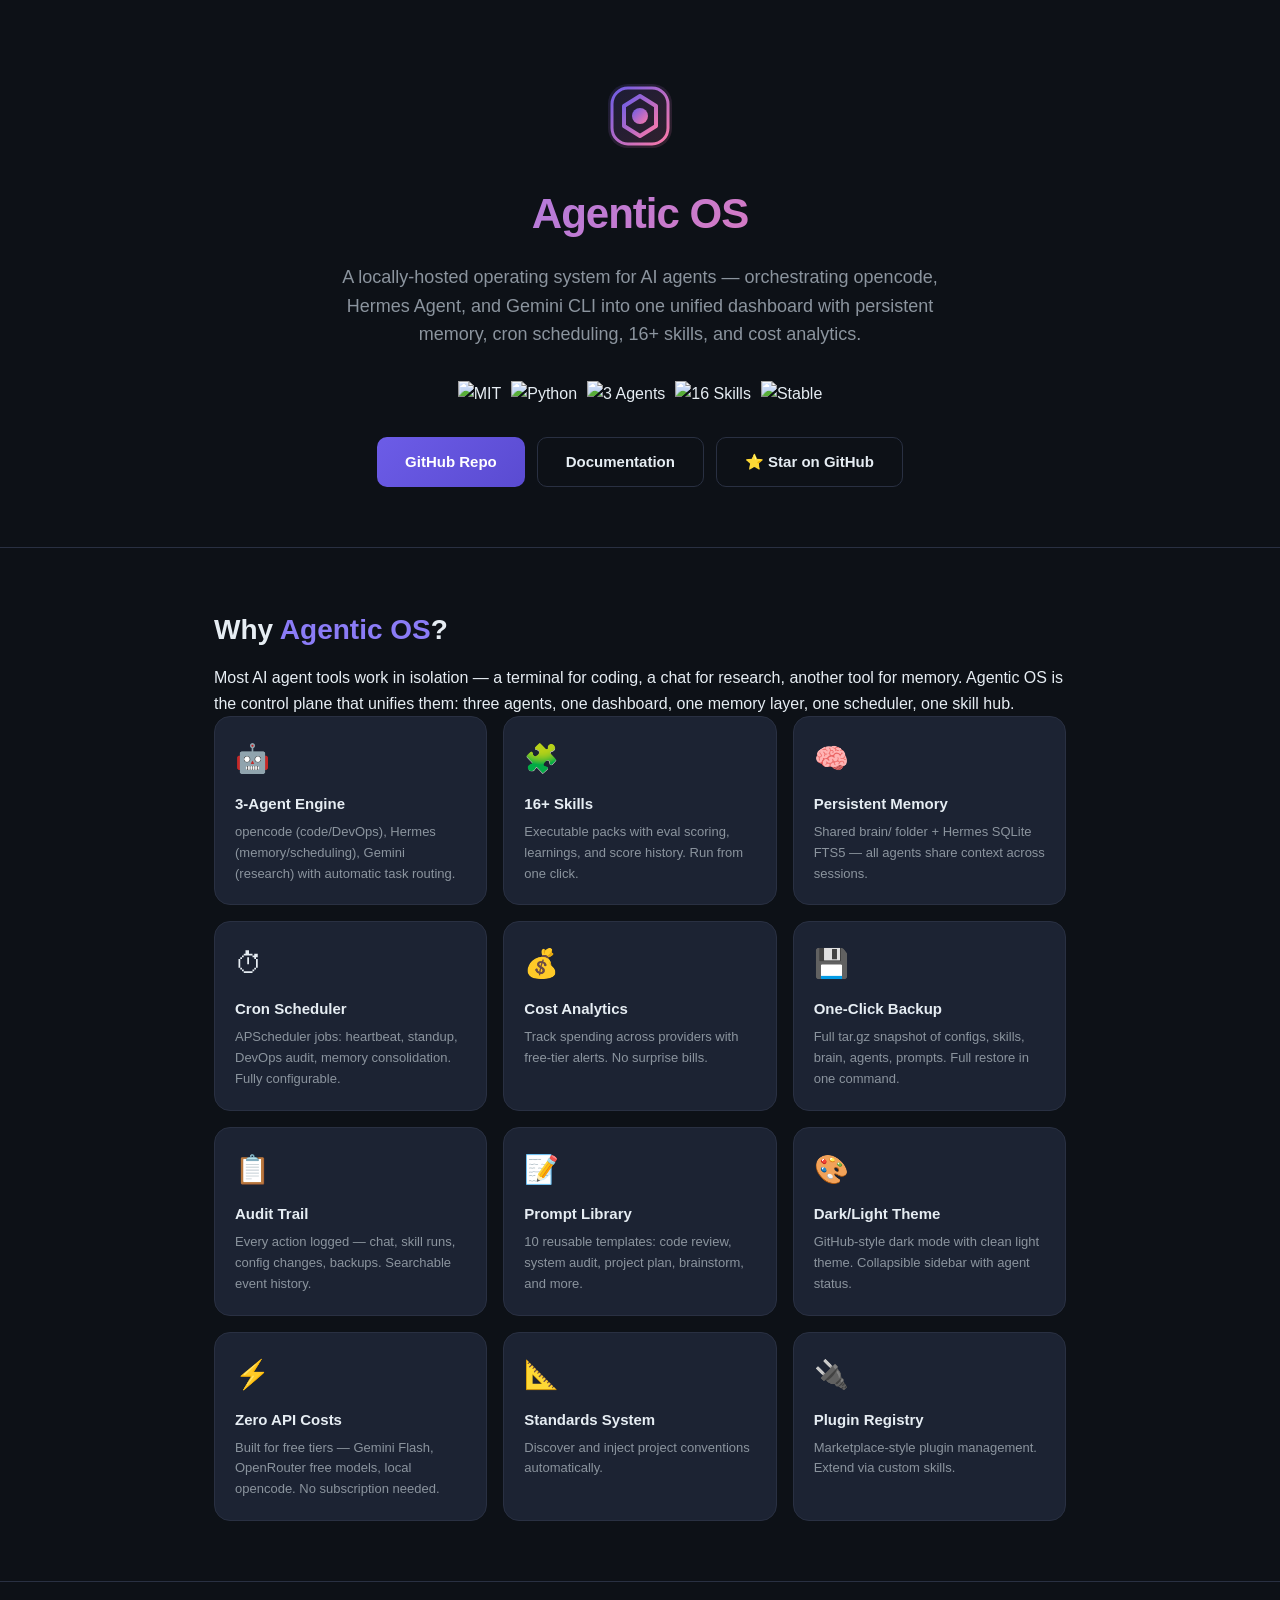
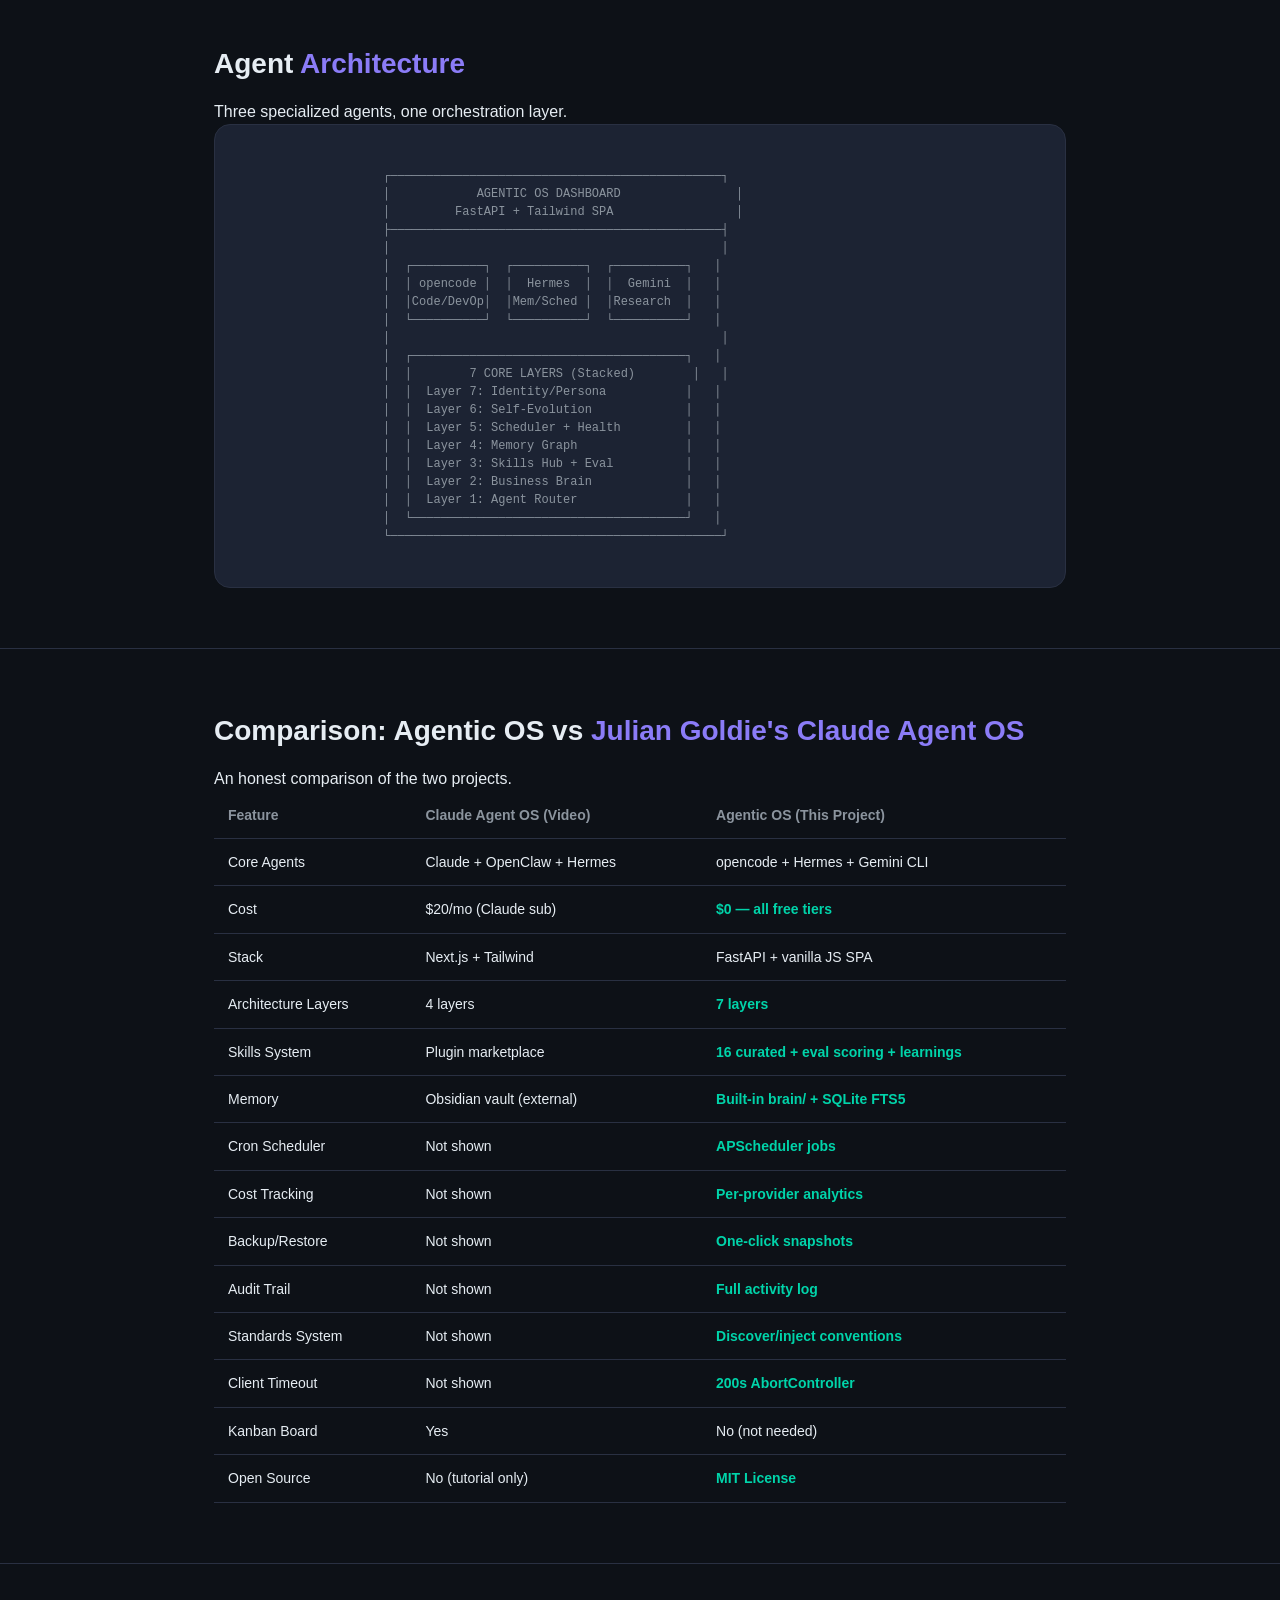
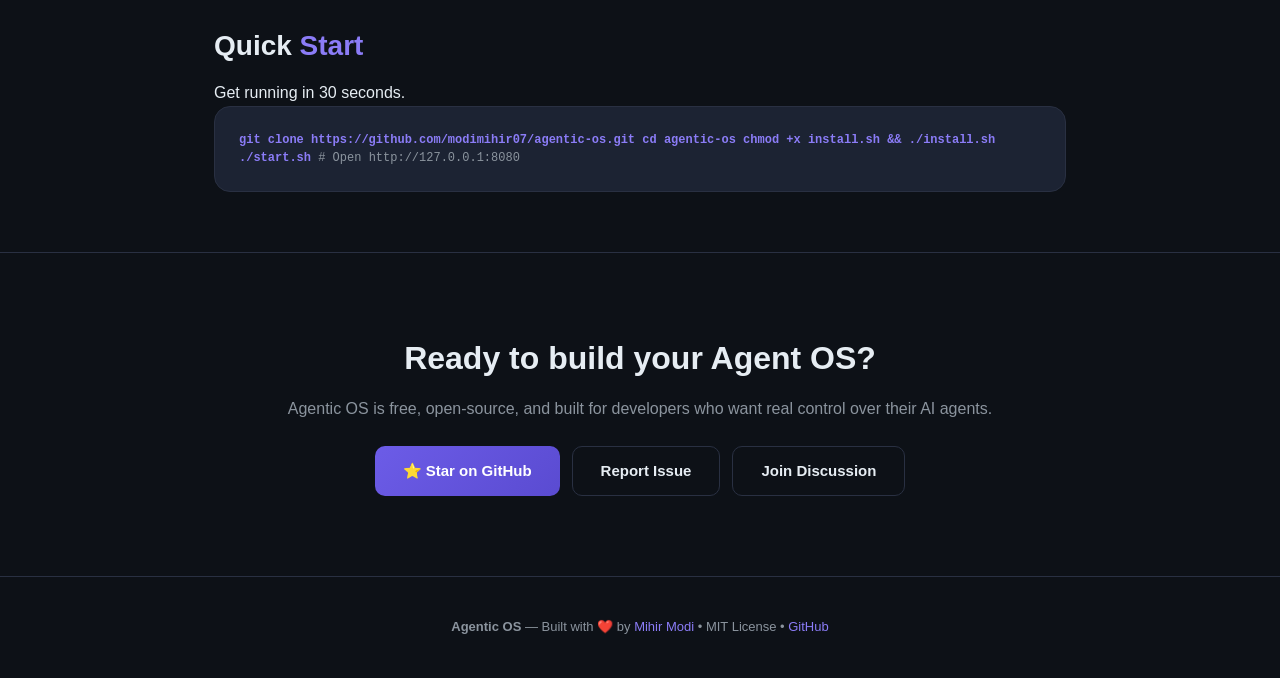
==== docs/index.html @ cda9c75d "Add GitHub Pages landing page, sitemap.xml, dev.to article draft, social posts" ====
<!DOCTYPE html>
<html lang="en">
<head>
<meta charset="UTF-8">
<meta name="viewport" content="width=device-width, initial-scale=1.0">

<!-- Primary SEO -->
<title>Agentic OS — Multi-Agent Orchestration Platform | opencode + Hermes + Gemini CLI</title>
<meta name="description" content="Agentic OS is a locally-hosted multi-agent orchestration OS that coordinates opencode, Hermes Agent, and Gemini CLI into one dashboard with 16+ skills, cron scheduler, cost analytics, persistent memory, and backup/restore.">
<meta name="keywords" content="agentic os, agent os, multi-agent orchestration, ai agents, hermes agent, opencode, gemini cli, agent dashboard, skills hub, cost analytics, devops automation, open source">
<meta name="robots" content="index, follow">
<link rel="canonical" href="https://modimihir07.github.io/agentic-os/">

<!-- Open Graph -->
<meta property="og:title" content="Agentic OS — Multi-Agent Orchestration Platform">
<meta property="og:description" content="A locally-hosted OS for AI agents — coordinates opencode, Hermes, and Gemini CLI into one dashboard with skills, scheduler, cost analytics, memory, and backup.">
<meta property="og:url" content="https://modimihir07.github.io/agentic-os/">
<meta property="og:type" content="website">
<meta property="og:image" content="https://modimihir07.github.io/agentic-os/og-image.png">

<!-- Twitter Card -->
<meta name="twitter:card" content="summary_large_image">
<meta name="twitter:title" content="Agentic OS — Multi-Agent Orchestration Platform">
<meta name="twitter:description" content="A locally-hosted OS for AI agents — coordinates opencode, Hermes, and Gemini CLI into one dashboard with skills, scheduler, cost analytics, memory, and backup.">

<!-- JSON-LD Structured Data -->
<script type="application/ld+json">
{
  "@context": "https://schema.org",
  "@type": "SoftwareApplication",
  "name": "Agentic OS",
  "applicationCategory": "DeveloperApplication",
  "operatingSystem": "Linux, macOS",
  "description": "A locally-hosted multi-agent orchestration platform that coordinates opencode, Hermes Agent, and Gemini CLI into a unified dashboard with 16+ skills, cron scheduling, cost analytics, persistent memory, and backup/restore.",
  "url": "https://github.com/modimihir07/agentic-os",
  "author": {
    "@type": "Person",
    "name": "Mihir Modi",
    "url": "https://github.com/modimihir07"
  },
  "offers": {
    "@type": "Offer",
    "price": "0",
    "priceCurrency": "USD"
  }
}
</script>

<!-- Favicon -->
<link rel="icon" type="image/svg+xml" href="data:image/svg+xml,%3Csvg xmlns='http://www.w3.org/2000/svg' viewBox='0 0 36 36'%3E%3Cdefs%3E%3ClinearGradient id='g' x1='0%25' y1='0%25' x2='100%25' y2='100%25'%3E%3Cstop offset='0%25' stop-color='%236c5ce7'/%3E%3Cstop offset='100%25' stop-color='%23fd79a8'/%3E%3C/linearGradient%3E%3C/defs%3E%3Crect x='2' y='2' width='32' height='32' rx='10' fill='url(%23g)' opacity='0.15'/%3E%3Crect x='4' y='4' width='28' height='28' rx='8' fill='none' stroke='url(%23g)' stroke-width='1.5'/%3E%3Cpolygon points='18,8 26,13 26,23 18,28 10,23 10,13' fill='none' stroke='url(%23g)' stroke-width='2' stroke-linejoin='round'/%3E%3Ccircle cx='18' cy='18' r='4' fill='url(%23g)'/%3E%3C/svg%3E">

<style>
:root {
  --bg: #0d1117; --bg2: #151b24; --card: #1c2333;
  --border: #293042; --text: #e6edf3; --text2: #8b949e;
  --accent: #6c5ce7; --accent-light: #8b7cf7; --pink: #fd79a8;
  --green: #00d4aa; --radius: 10px; --radius-lg: 16px;
  --font: 'Inter', -apple-system, sans-serif;
  --font-mono: 'JetBrains Mono', 'SF Mono', monospace;
}
* { margin: 0; padding: 0; box-sizing: border-box; }
body { font-family: var(--font); background: var(--bg); color: var(--text); line-height: 1.6; }
.container { max-width: 900px; margin: 0 auto; padding: 0 24px; }

/* Hero */
.hero { padding: 80px 0 60px; text-align: center; }
.hero-logo { width: 72px; height: 72px; margin-bottom: 20px; }
.hero h1 { font-size: 42px; font-weight: 800; letter-spacing: -1px; background: linear-gradient(135deg, var(--accent-light), var(--pink)); -webkit-background-clip: text; -webkit-text-fill-color: transparent; background-clip: text; }
.hero p { font-size: 18px; color: var(--text2); max-width: 640px; margin: 16px auto 32px; }
.hero-badges { display: flex; gap: 10px; justify-content: center; flex-wrap: wrap; margin-bottom: 32px; }
.hero-badges img { height: 24px; }
.hero-buttons { display: flex; gap: 12px; justify-content: center; flex-wrap: wrap; }
.btn { display: inline-flex; align-items: center; gap: 8px; padding: 12px 28px; border-radius: var(--radius); font-size: 15px; font-weight: 600; text-decoration: none; transition: all 0.25s; }
.btn-primary { background: linear-gradient(135deg, var(--accent), #5a4bd1); color: white; }
.btn-primary:hover { box-shadow: 0 4px 24px rgba(108,92,231,0.4); transform: translateY(-2px); }
.btn-outline { border: 1px solid var(--border); color: var(--text); }
.btn-outline:hover { border-color: var(--accent); background: var(--accent-glow, rgba(108,92,231,0.1)); }

/* Sections */
.section { padding: 60px 0; border-top: 1px solid var(--border); }
.section h2 { font-size: 28px; font-weight: 700; margin-bottom: 12px; }
.section h2 span { color: var(--accent-light); }
.section > p { color: var(--text2); font-size: 15px; margin-bottom: 32px; max-width: 600px; }

/* Feature Grid */
.feature-grid { display: grid; grid-template-columns: repeat(auto-fill, minmax(250px, 1fr)); gap: 16px; }
.feature-card { background: var(--card); border: 1px solid var(--border); border-radius: var(--radius-lg); padding: 20px; transition: all 0.25s; }
.feature-card:hover { border-color: var(--accent); transform: translateY(-3px); box-shadow: 0 12px 40px rgba(0,0,0,0.2); }
.feature-card .icon { font-size: 28px; margin-bottom: 10px; }
.feature-card h3 { font-size: 15px; font-weight: 600; margin-bottom: 6px; }
.feature-card p { font-size: 13px; color: var(--text2); }

/* Architecture */
.arch-diagram { background: var(--card); border: 1px solid var(--border); border-radius: var(--radius-lg); padding: 24px; font-family: var(--font-mono); font-size: 12px; line-height: 1.5; overflow-x: auto; white-space: pre; color: var(--text2); }
.arch-diagram strong { color: var(--text); }

/* Comparison table */
table { width: 100%; border-collapse: collapse; font-size: 14px; }
th, td { padding: 12px 14px; text-align: left; border-bottom: 1px solid var(--border); }
th { color: var(--text2); font-weight: 600; }
td { color: var(--text); }
.win { color: var(--green); font-weight: 600; }

/* CTA */
.cta { text-align: center; padding: 80px 0; border-top: 1px solid var(--border); }
.cta h2 { font-size: 32px; margin-bottom: 12px; }
.cta p { color: var(--text2); margin-bottom: 24px; }

/* Footer */
.footer { text-align: center; padding: 40px 0; color: var(--text2); font-size: 13px; border-top: 1px solid var(--border); }
.footer a { color: var(--accent-light); text-decoration: none; }

@media (max-width: 600px) {
  .hero h1 { font-size: 28px; }
  .hero p { font-size: 15px; }
  .feature-grid { grid-template-columns: 1fr; }
  .section { padding: 40px 0; }
}
</style>
</head>
<body>

<section class="hero">
  <div class="container">
    <svg class="hero-logo" viewBox="0 0 36 36" width="72" height="72">
      <defs><linearGradient id="lg" x1="0%" y1="0%" x2="100%" y2="100%"><stop offset="0%" stop-color="#6c5ce7"/><stop offset="100%" stop-color="#fd79a8"/></linearGradient></defs>
      <rect x="2" y="2" width="32" height="32" rx="10" fill="url(#lg)" opacity="0.15"/>
      <rect x="4" y="4" width="28" height="28" rx="8" fill="none" stroke="url(#lg)" stroke-width="1.5"/>
      <polygon points="18,8 26,13 26,23 18,28 10,23 10,13" fill="none" stroke="url(#lg)" stroke-width="2" stroke-linejoin="round"/>
      <circle cx="18" cy="18" r="4" fill="url(#lg)"/>
    </svg>
    <h1>Agentic OS</h1>
    <p>A locally-hosted operating system for AI agents — orchestrating opencode, Hermes Agent, and Gemini CLI into one unified dashboard with persistent memory, cron scheduling, 16+ skills, and cost analytics.</p>
    <div class="hero-badges">
      <img src="https://img.shields.io/badge/license-MIT-blue.svg" alt="MIT">
      <img src="https://img.shields.io/badge/python-3.10+-blue.svg" alt="Python">
      <img src="https://img.shields.io/badge/agents-3-orange.svg" alt="3 Agents">
      <img src="https://img.shields.io/badge/skills-16-purple.svg" alt="16 Skills">
      <img src="https://img.shields.io/badge/status-stable-brightgreen.svg" alt="Stable">
    </div>
    <div class="hero-buttons">
      <a href="https://github.com/modimihir07/agentic-os" class="btn btn-primary">GitHub Repo</a>
      <a href="https://github.com/modimihir07/agentic-os/blob/main/README.md" class="btn btn-outline">Documentation</a>
      <a href="https://github.com/modimihir07/agentic-os/stargazers" class="btn btn-outline">⭐ Star on GitHub</a>
    </div>
  </div>
</section>

<section class="section">
  <div class="container">
    <h2>Why <span>Agentic OS</span>?</h2>
    <p>Most AI agent tools work in isolation — a terminal for coding, a chat for research, another tool for memory. Agentic OS is the control plane that unifies them: three agents, one dashboard, one memory layer, one scheduler, one skill hub.</p>
    <div class="feature-grid">
      <div class="feature-card"><div class="icon">🤖</div><h3>3-Agent Engine</h3><p>opencode (code/DevOps), Hermes (memory/scheduling), Gemini (research) with automatic task routing.</p></div>
      <div class="feature-card"><div class="icon">🧩</div><h3>16+ Skills</h3><p>Executable packs with eval scoring, learnings, and score history. Run from one click.</p></div>
      <div class="feature-card"><div class="icon">🧠</div><h3>Persistent Memory</h3><p>Shared brain/ folder + Hermes SQLite FTS5 — all agents share context across sessions.</p></div>
      <div class="feature-card"><div class="icon">⏱</div><h3>Cron Scheduler</h3><p>APScheduler jobs: heartbeat, standup, DevOps audit, memory consolidation. Fully configurable.</p></div>
      <div class="feature-card"><div class="icon">💰</div><h3>Cost Analytics</h3><p>Track spending across providers with free-tier alerts. No surprise bills.</p></div>
      <div class="feature-card"><div class="icon">💾</div><h3>One-Click Backup</h3><p>Full tar.gz snapshot of configs, skills, brain, agents, prompts. Full restore in one command.</p></div>
      <div class="feature-card"><div class="icon">📋</div><h3>Audit Trail</h3><p>Every action logged — chat, skill runs, config changes, backups. Searchable event history.</p></div>
      <div class="feature-card"><div class="icon">📝</div><h3>Prompt Library</h3><p>10 reusable templates: code review, system audit, project plan, brainstorm, and more.</p></div>
      <div class="feature-card"><div class="icon">🎨</div><h3>Dark/Light Theme</h3><p>GitHub-style dark mode with clean light theme. Collapsible sidebar with agent status.</p></div>
      <div class="feature-card"><div class="icon">⚡</div><h3>Zero API Costs</h3><p>Built for free tiers — Gemini Flash, OpenRouter free models, local opencode. No subscription needed.</p></div>
      <div class="feature-card"><div class="icon">📐</div><h3>Standards System</h3><p>Discover and inject project conventions automatically.</p></div>
      <div class="feature-card"><div class="icon">🔌</div><h3>Plugin Registry</h3><p>Marketplace-style plugin management. Extend via custom skills.</p></div>
    </div>
  </div>
</section>

<section class="section">
  <div class="container">
    <h2>Agent <span>Architecture</span></h2>
    <p>Three specialized agents, one orchestration layer.</p>
    <div class="arch-diagram">
                    ┌──────────────────────────────────────────────┐
                    │            AGENTIC OS DASHBOARD                │
                    │         FastAPI + Tailwind SPA                 │
                    ├──────────────────────────────────────────────┤
                    │                                              │
                    │  ┌──────────┐  ┌──────────┐  ┌──────────┐   │
                    │  │ opencode │  │  Hermes  │  │  Gemini  │   │
                    │  │Code/DevOp│  │Mem/Sched │  │Research  │   │
                    │  └──────────┘  └──────────┘  └──────────┘   │
                    │                                              │
                    │  ┌──────────────────────────────────────┐   │
                    │  │        7 CORE LAYERS (Stacked)        │   │
                    │  │  Layer 7: Identity/Persona           │   │
                    │  │  Layer 6: Self-Evolution             │   │
                    │  │  Layer 5: Scheduler + Health         │   │
                    │  │  Layer 4: Memory Graph               │   │
                    │  │  Layer 3: Skills Hub + Eval          │   │
                    │  │  Layer 2: Business Brain             │   │
                    │  │  Layer 1: Agent Router               │   │
                    │  └──────────────────────────────────────┘   │
                    └──────────────────────────────────────────────┘
    </div>
  </div>
</section>

<section class="section">
  <div class="container">
    <h2>Comparison: Agentic OS vs <span>Julian Goldie's Claude Agent OS</span></h2>
    <p>An honest comparison of the two projects.</p>
    <table>
      <tr><th>Feature</th><th>Claude Agent OS (Video)</th><th>Agentic OS (This Project)</th></tr>
      <tr><td>Core Agents</td><td>Claude + OpenClaw + Hermes</td><td>opencode + Hermes + Gemini CLI</td></tr>
      <tr><td>Cost</td><td>$20/mo (Claude sub)</td><td class="win">$0 — all free tiers</td></tr>
      <tr><td>Stack</td><td>Next.js + Tailwind</td><td>FastAPI + vanilla JS SPA</td></tr>
      <tr><td>Architecture Layers</td><td>4 layers</td><td class="win">7 layers</td></tr>
      <tr><td>Skills System</td><td>Plugin marketplace</td><td class="win">16 curated + eval scoring + learnings</td></tr>
      <tr><td>Memory</td><td>Obsidian vault (external)</td><td class="win">Built-in brain/ + SQLite FTS5</td></tr>
      <tr><td>Cron Scheduler</td><td>Not shown</td><td class="win">APScheduler jobs</td></tr>
      <tr><td>Cost Tracking</td><td>Not shown</td><td class="win">Per-provider analytics</td></tr>
      <tr><td>Backup/Restore</td><td>Not shown</td><td class="win">One-click snapshots</td></tr>
      <tr><td>Audit Trail</td><td>Not shown</td><td class="win">Full activity log</td></tr>
      <tr><td>Standards System</td><td>Not shown</td><td class="win">Discover/inject conventions</td></tr>
      <tr><td>Client Timeout</td><td>Not shown</td><td class="win">200s AbortController</td></tr>
      <tr><td>Kanban Board</td><td>Yes</td><td>No (not needed)</td></tr>
      <tr><td>Open Source</td><td>No (tutorial only)</td><td class="win">MIT License</td></tr>
    </table>
  </div>
</section>

<section class="section">
  <div class="container">
    <h2>Quick <span>Start</span></h2>
    <p>Get running in 30 seconds.</p>
    <div class="arch-diagram" style="white-space:normal">
<strong style="color:var(--accent-light)">git clone https://github.com/modimihir07/agentic-os.git</strong>
<strong style="color:var(--accent-light)">cd agentic-os</strong>
<strong style="color:var(--accent-light)">chmod +x install.sh && ./install.sh</strong>
<strong style="color:var(--accent-light)">./start.sh</strong>
<span style="color:var(--text2)"># Open http://127.0.0.1:8080</span>
    </div>
  </div>
</section>

<section class="cta">
  <div class="container">
    <h2>Ready to build your <span>Agent OS</span>?</h2>
    <p>Agentic OS is free, open-source, and built for developers who want real control over their AI agents.</p>
    <div class="hero-buttons">
      <a href="https://github.com/modimihir07/agentic-os" class="btn btn-primary">⭐ Star on GitHub</a>
      <a href="https://github.com/modimihir07/agentic-os/issues" class="btn btn-outline">Report Issue</a>
      <a href="https://github.com/modimihir07/agentic-os/discussions" class="btn btn-outline">Join Discussion</a>
    </div>
  </div>
</section>

<footer class="footer">
  <div class="container">
    <p><strong>Agentic OS</strong> — Built with ❤️ by <a href="https://github.com/modimihir07">Mihir Modi</a> &bull; MIT License &bull; <a href="https://github.com/modimihir07/agentic-os">GitHub</a></p>
  </div>
</footer>

</body>
</html>
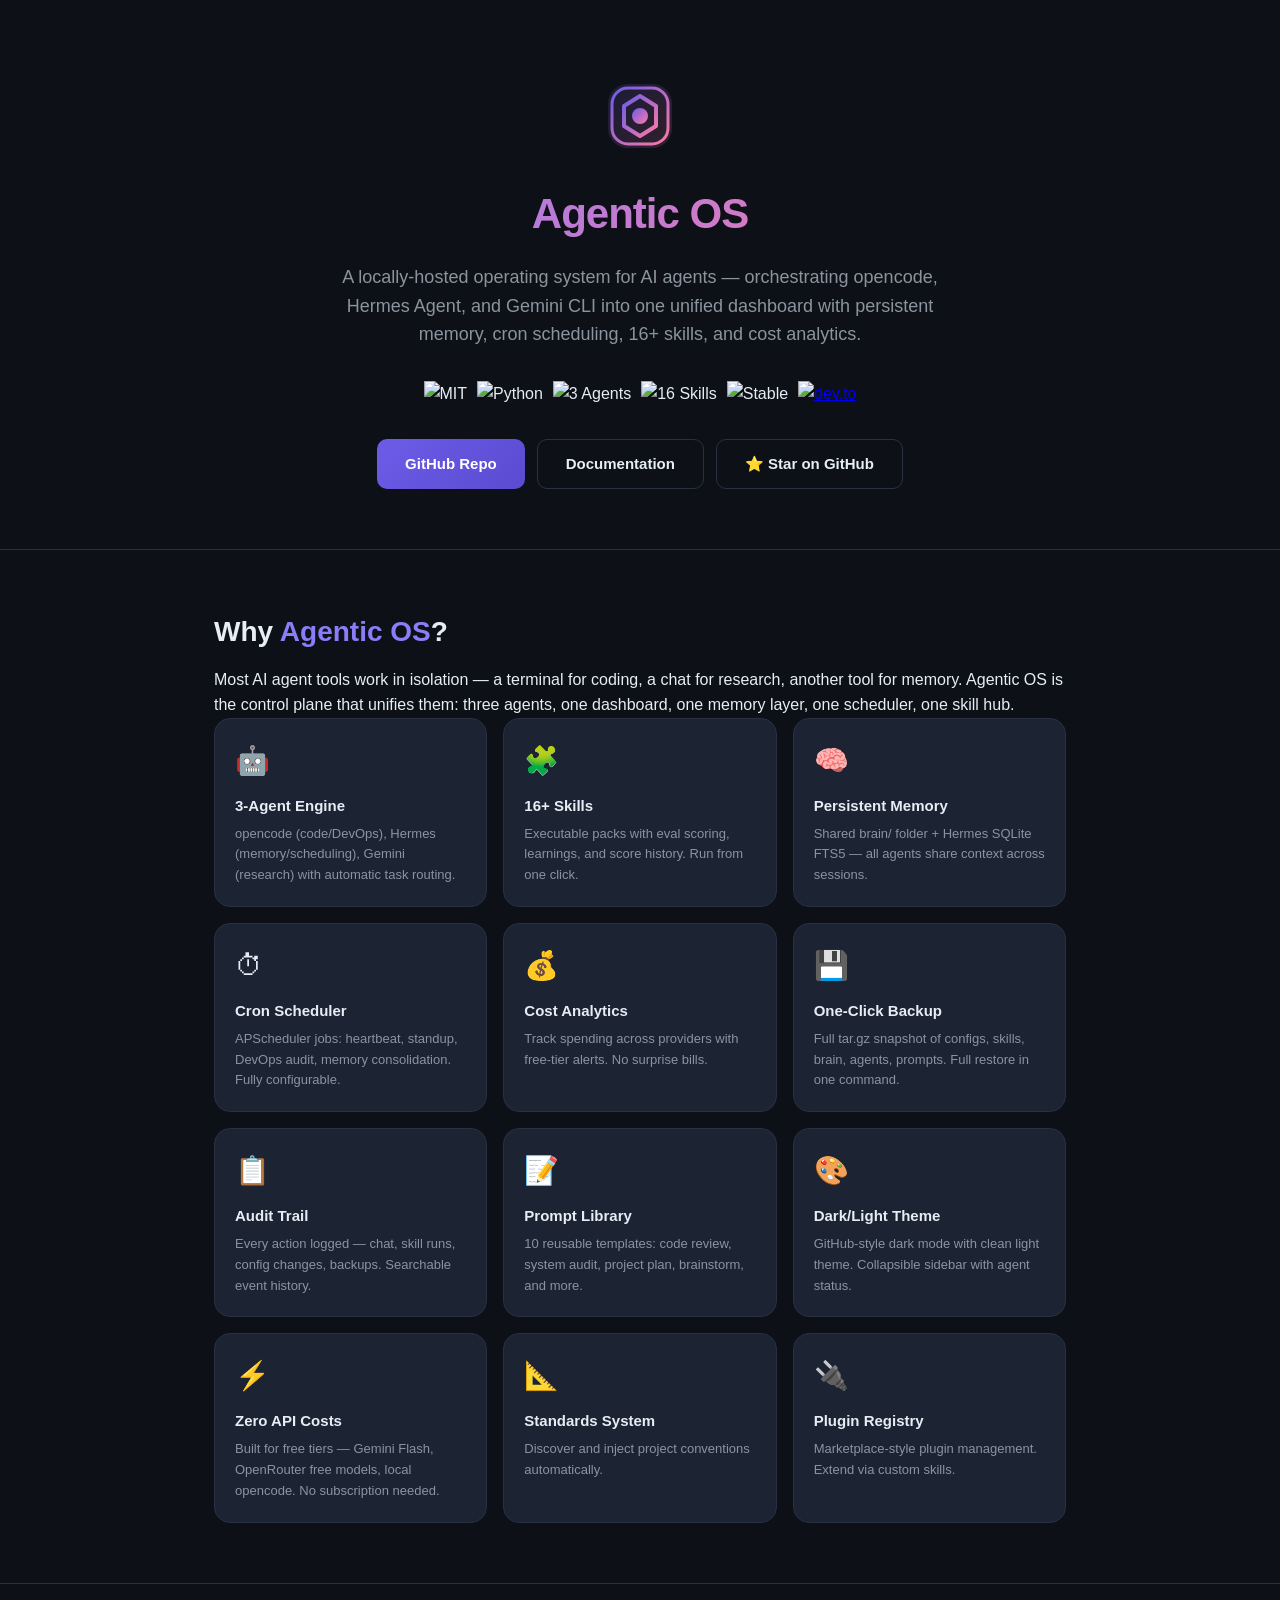
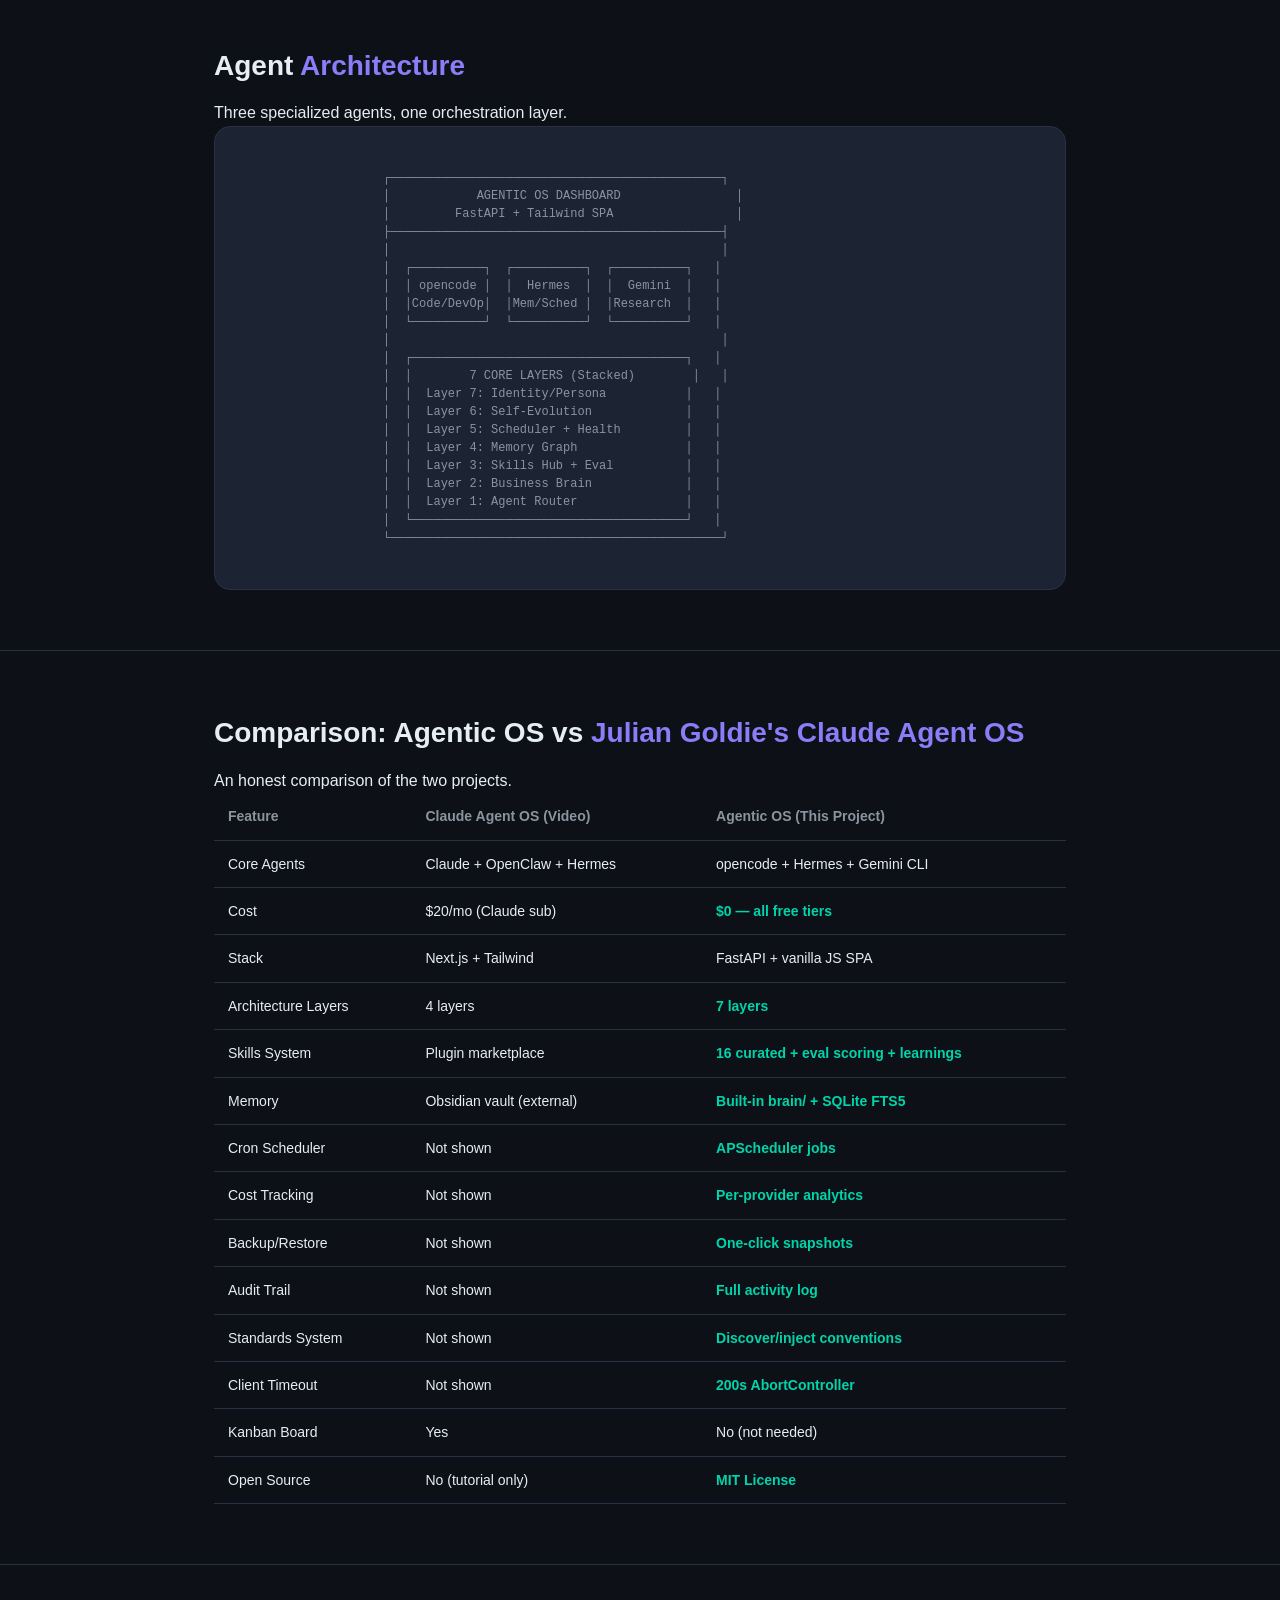
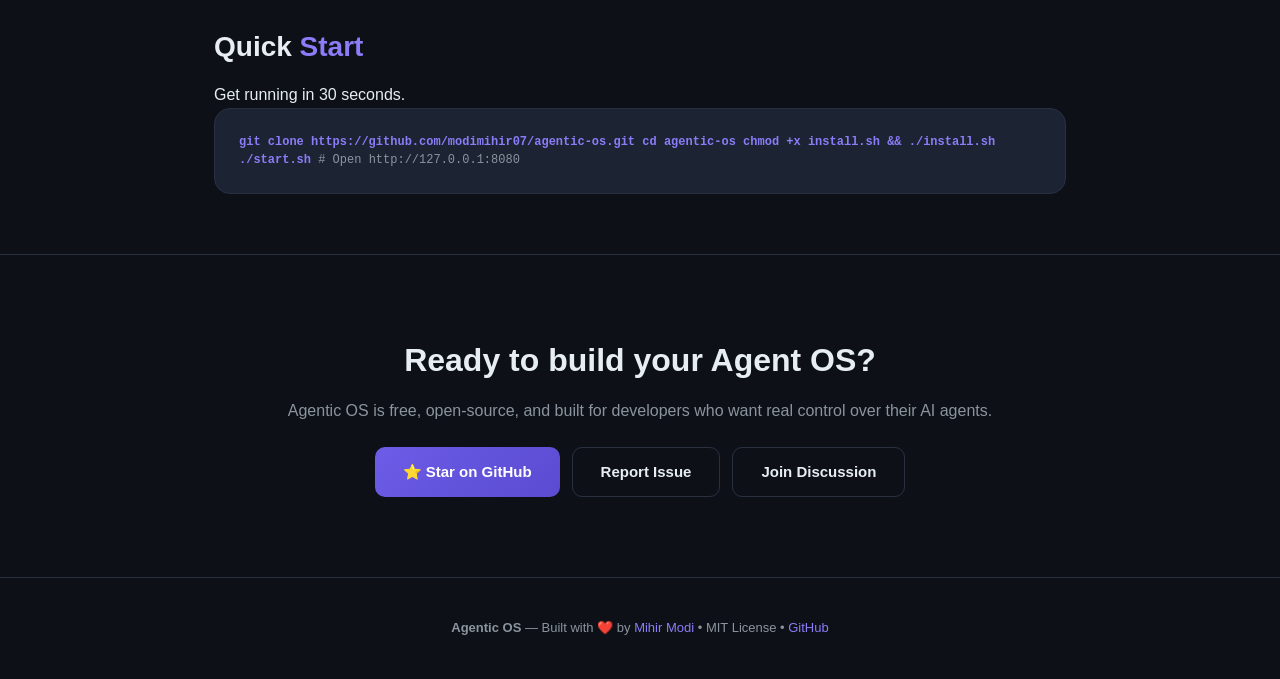
==== commit f7b13f37: "Security & polish: untrack settings.json, fix CORS, remove broken og:image, replace console.error wi" ====
--- a/docs/index.html
+++ b/docs/index.html
@@ -16,7 +16,6 @@
 <meta property="og:description" content="A locally-hosted OS for AI agents — coordinates opencode, Hermes, and Gemini CLI into one dashboard with skills, scheduler, cost analytics, memory, and backup.">
 <meta property="og:url" content="https://modimihir07.github.io/agentic-os/">
 <meta property="og:type" content="website">
-<meta property="og:image" content="https://modimihir07.github.io/agentic-os/og-image.png">
 
 <!-- Twitter Card -->
 <meta name="twitter:card" content="summary_large_image">
@@ -137,6 +136,7 @@
       <img src="https://img.shields.io/badge/agents-3-orange.svg" alt="3 Agents">
       <img src="https://img.shields.io/badge/skills-16-purple.svg" alt="16 Skills">
       <img src="https://img.shields.io/badge/status-stable-brightgreen.svg" alt="Stable">
+      <a href="https://dev.to/mihir_nmodi_14a06a4019e1/i-built-an-open-source-agent-os-2h30"><img src="https://img.shields.io/badge/dev.to-article-blue.svg" alt="dev.to"></a>
     </div>
     <div class="hero-buttons">
       <a href="https://github.com/modimihir07/agentic-os" class="btn btn-primary">GitHub Repo</a>
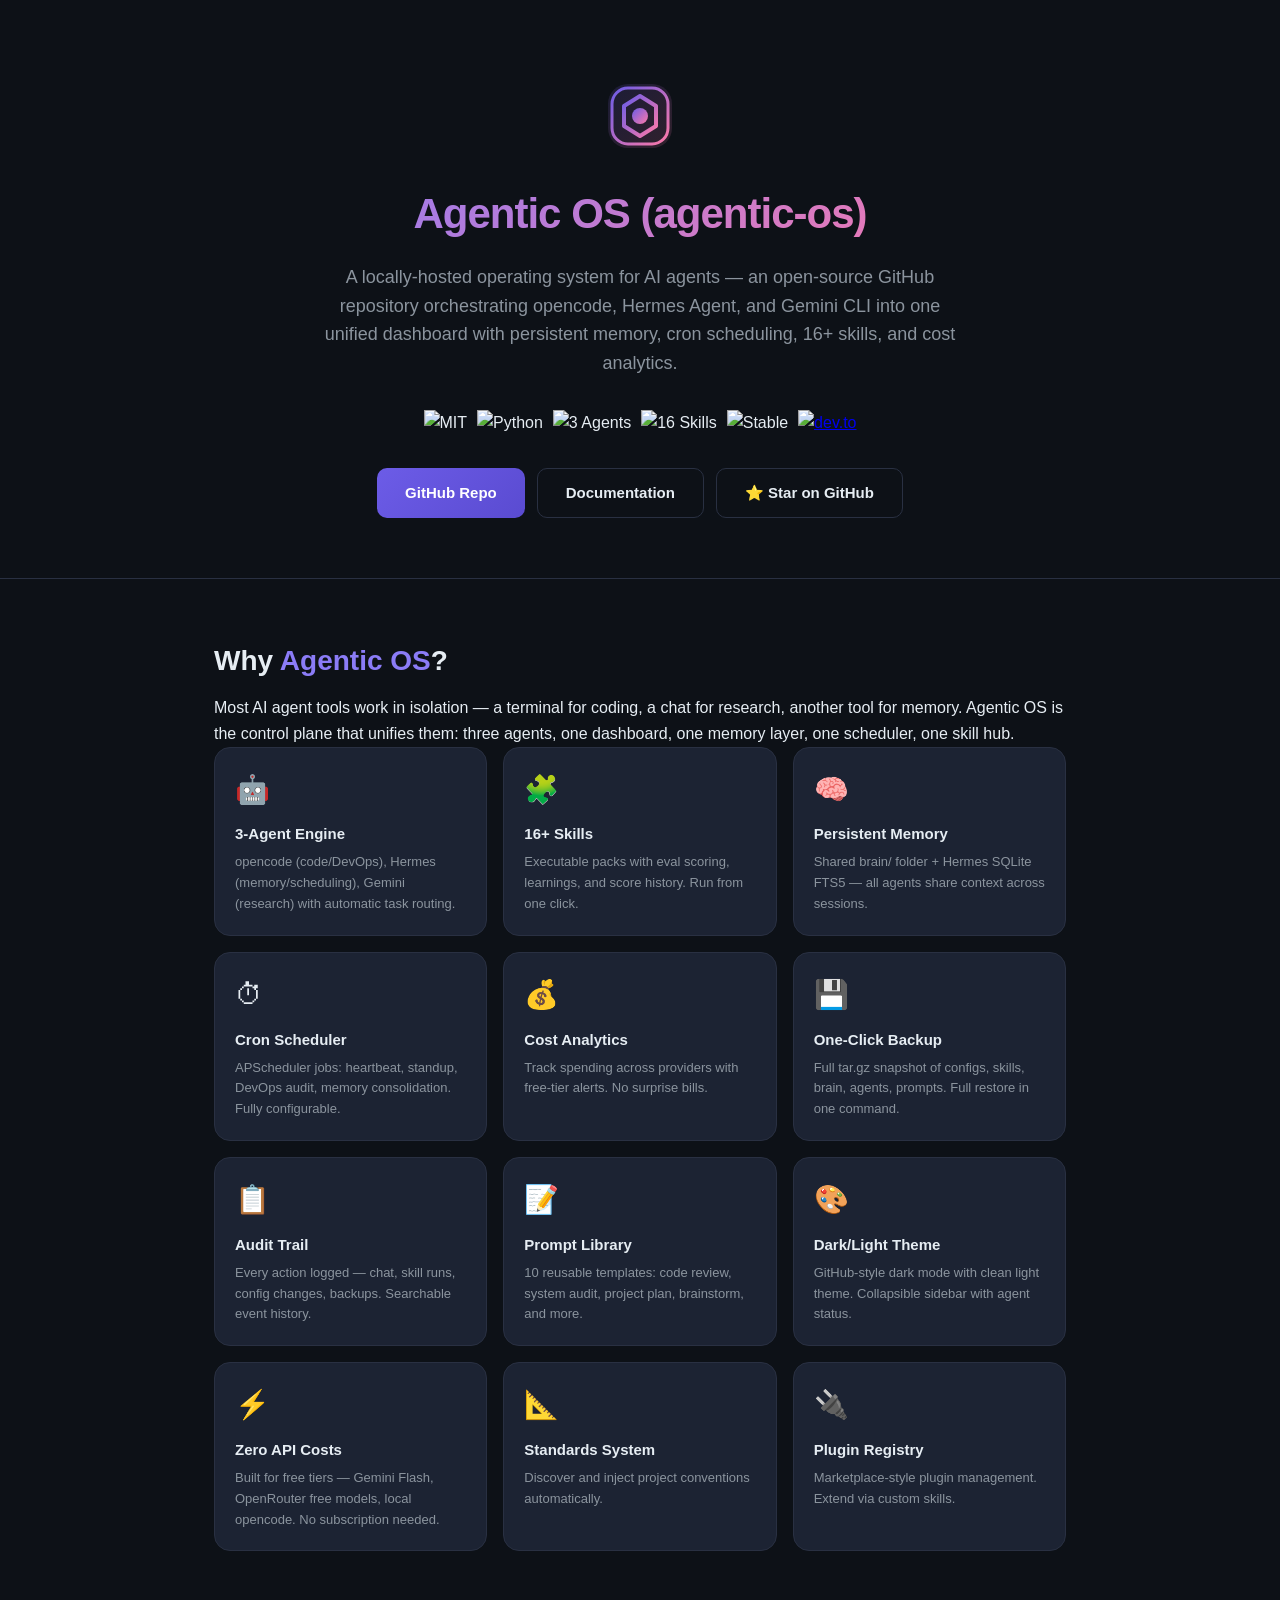
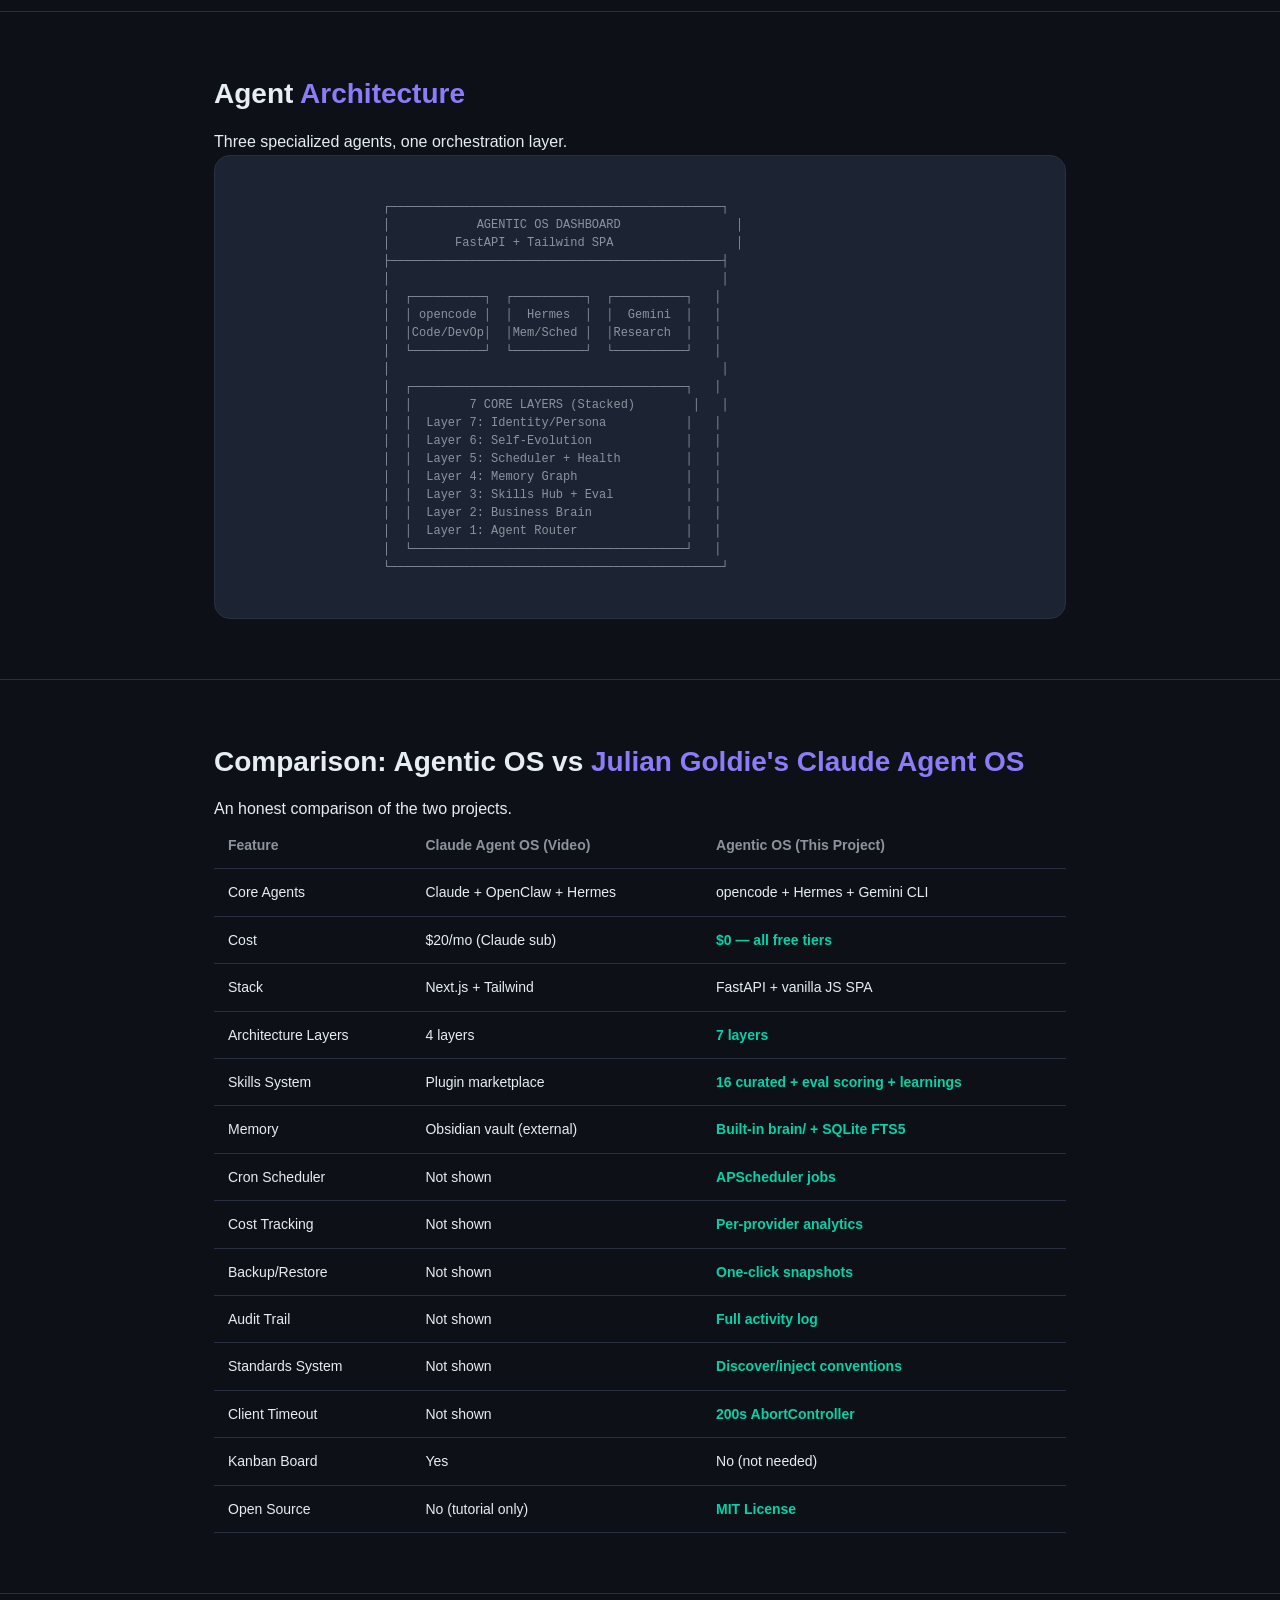
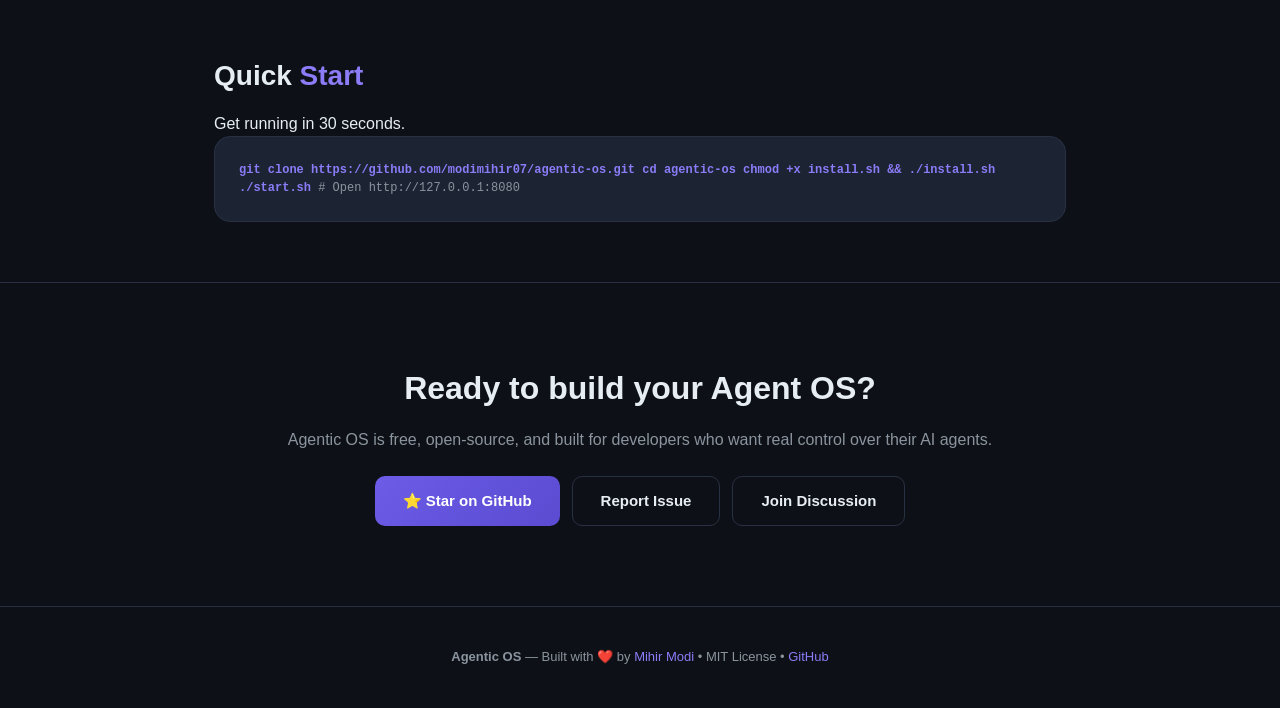
==== commit 38d8a095: "SEO: add hyphenated 'agentic-os' to title, meta, OG, Twitter, H1, JSON-LD, and README for dual keywo" ====
--- a/docs/index.html
+++ b/docs/index.html
@@ -5,22 +5,22 @@
 <meta name="viewport" content="width=device-width, initial-scale=1.0">
 
 <!-- Primary SEO -->
-<title>Agentic OS — Multi-Agent Orchestration Platform | opencode + Hermes + Gemini CLI</title>
-<meta name="description" content="Agentic OS is a locally-hosted multi-agent orchestration OS that coordinates opencode, Hermes Agent, and Gemini CLI into one dashboard with 16+ skills, cron scheduler, cost analytics, persistent memory, and backup/restore.">
-<meta name="keywords" content="agentic os, agent os, multi-agent orchestration, ai agents, hermes agent, opencode, gemini cli, agent dashboard, skills hub, cost analytics, devops automation, open source">
+<title>Agentic OS (agentic-os) — Multi-Agent Dashboard &amp; GitHub Repository | opencode + Hermes + Gemini CLI</title>
+<meta name="description" content="Agentic OS (agentic-os) is a locally-hosted multi-agent orchestration OS and GitHub repository that coordinates opencode, Hermes Agent, and Gemini CLI into one dashboard with 16+ skills, cron scheduler, cost analytics, persistent memory, and backup/restore.">
+<meta name="keywords" content="agentic-os, agentic os, agent os, multi-agent orchestration, ai agents, hermes agent, opencode, gemini cli, agent dashboard, skills hub, cost analytics, devops automation, open source">
 <meta name="robots" content="index, follow">
 <link rel="canonical" href="https://modimihir07.github.io/agentic-os/">
 
 <!-- Open Graph -->
-<meta property="og:title" content="Agentic OS — Multi-Agent Orchestration Platform">
-<meta property="og:description" content="A locally-hosted OS for AI agents — coordinates opencode, Hermes, and Gemini CLI into one dashboard with skills, scheduler, cost analytics, memory, and backup.">
+<meta property="og:title" content="Agentic OS (agentic-os) — Multi-Agent Orchestration Dashboard &amp; GitHub Repository">
+<meta property="og:description" content="Agentic OS (agentic-os) is a locally-hosted multi-agent OS and GitHub repository — coordinates opencode, Hermes, and Gemini CLI into one dashboard with skills, scheduler, cost analytics, memory, and backup.">
 <meta property="og:url" content="https://modimihir07.github.io/agentic-os/">
 <meta property="og:type" content="website">
 
 <!-- Twitter Card -->
 <meta name="twitter:card" content="summary_large_image">
-<meta name="twitter:title" content="Agentic OS — Multi-Agent Orchestration Platform">
-<meta name="twitter:description" content="A locally-hosted OS for AI agents — coordinates opencode, Hermes, and Gemini CLI into one dashboard with skills, scheduler, cost analytics, memory, and backup.">
+<meta name="twitter:title" content="Agentic OS (agentic-os) — Multi-Agent Orchestration Dashboard &amp; GitHub Repository">
+<meta name="twitter:description" content="Agentic OS (agentic-os) is a locally-hosted multi-agent OS and GitHub repository — coordinates opencode, Hermes, and Gemini CLI into one dashboard with skills, scheduler, cost analytics, memory, and backup.">
 
 <!-- JSON-LD Structured Data -->
 <script type="application/ld+json">
@@ -28,6 +28,7 @@
   "@context": "https://schema.org",
   "@type": "SoftwareApplication",
   "name": "Agentic OS",
+  "alternateName": "agentic-os",
   "applicationCategory": "DeveloperApplication",
   "operatingSystem": "Linux, macOS",
   "description": "A locally-hosted multi-agent orchestration platform that coordinates opencode, Hermes Agent, and Gemini CLI into a unified dashboard with 16+ skills, cron scheduling, cost analytics, persistent memory, and backup/restore.",
@@ -128,8 +129,8 @@
       <polygon points="18,8 26,13 26,23 18,28 10,23 10,13" fill="none" stroke="url(#lg)" stroke-width="2" stroke-linejoin="round"/>
       <circle cx="18" cy="18" r="4" fill="url(#lg)"/>
     </svg>
-    <h1>Agentic OS</h1>
-    <p>A locally-hosted operating system for AI agents — orchestrating opencode, Hermes Agent, and Gemini CLI into one unified dashboard with persistent memory, cron scheduling, 16+ skills, and cost analytics.</p>
+    <h1>Agentic OS (agentic-os)</h1>
+    <p>A locally-hosted operating system for AI agents — an open-source GitHub repository orchestrating opencode, Hermes Agent, and Gemini CLI into one unified dashboard with persistent memory, cron scheduling, 16+ skills, and cost analytics.</p>
     <div class="hero-badges">
       <img src="https://img.shields.io/badge/license-MIT-blue.svg" alt="MIT">
       <img src="https://img.shields.io/badge/python-3.10+-blue.svg" alt="Python">
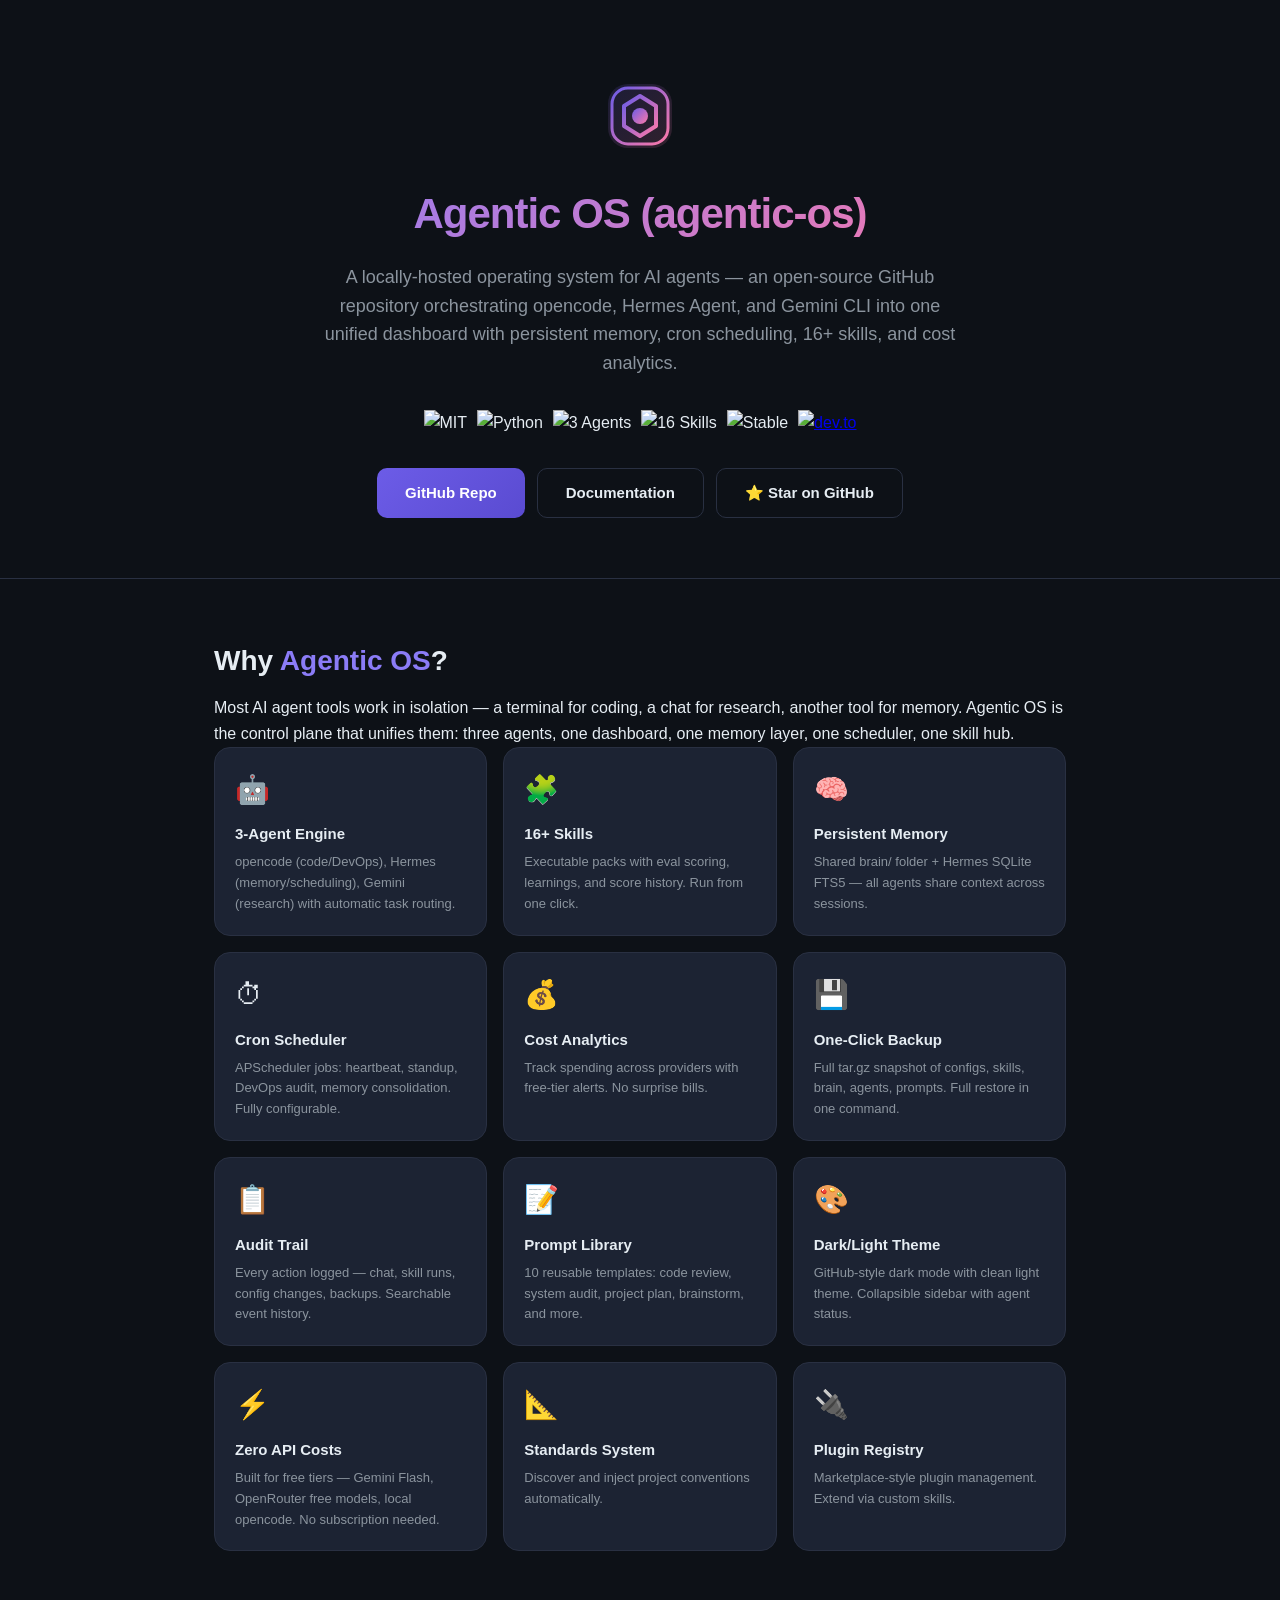
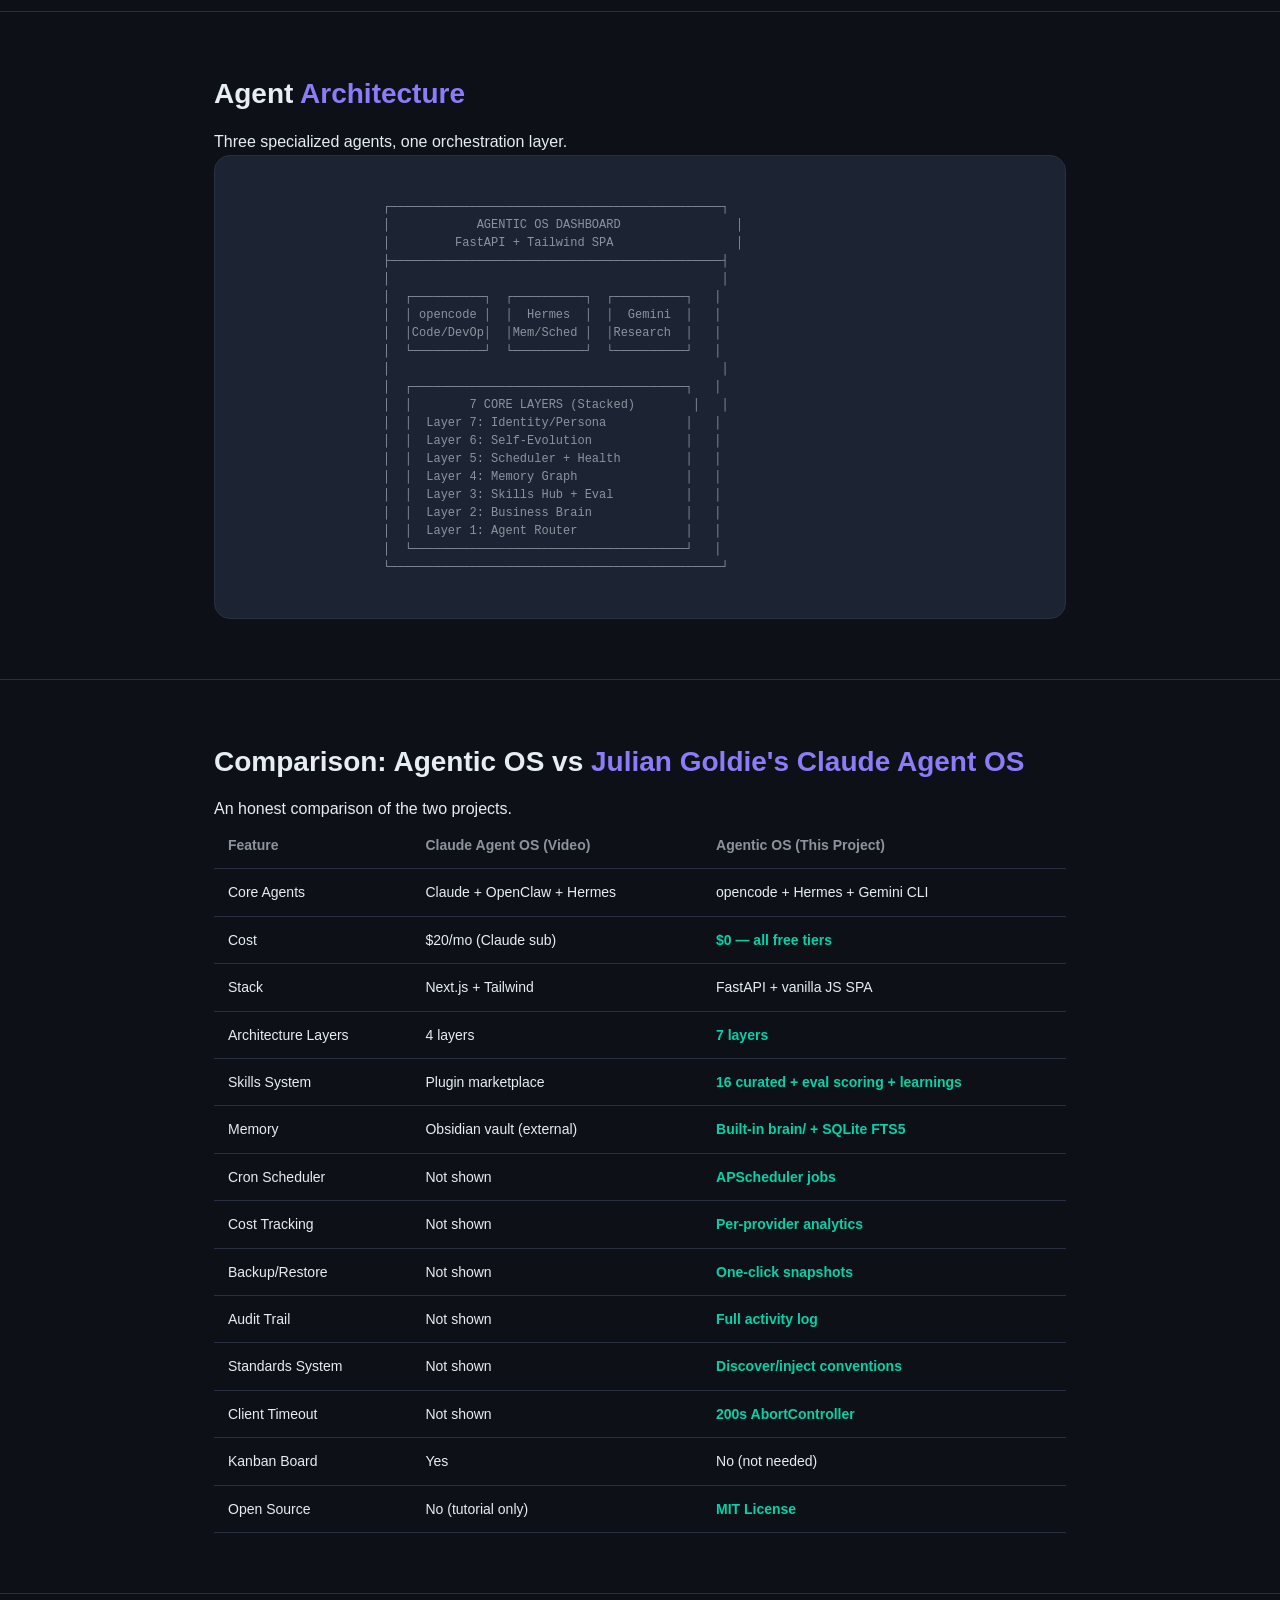
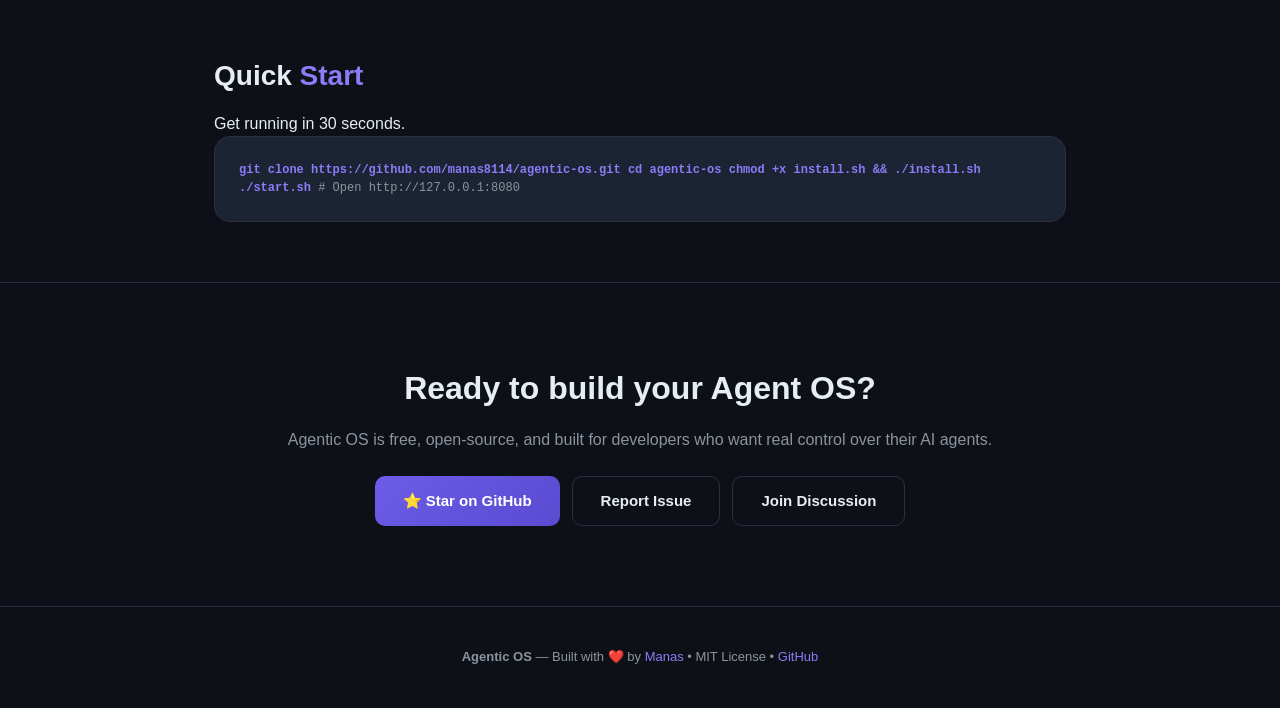
==== commit 84ecb9da: "feat: Complete Phase 3-12 features - Video Generation, Workflow Designer, Jarvis Voice, Revenue/OKR " ====
--- a/docs/index.html
+++ b/docs/index.html
@@ -9,12 +9,12 @@
 <meta name="description" content="Agentic OS (agentic-os) is a locally-hosted multi-agent orchestration OS and GitHub repository that coordinates opencode, Hermes Agent, and Gemini CLI into one dashboard with 16+ skills, cron scheduler, cost analytics, persistent memory, and backup/restore.">
 <meta name="keywords" content="agentic-os, agentic os, agent os, multi-agent orchestration, ai agents, hermes agent, opencode, gemini cli, agent dashboard, skills hub, cost analytics, devops automation, open source">
 <meta name="robots" content="index, follow">
-<link rel="canonical" href="https://modimihir07.github.io/agentic-os/">
+<link rel="canonical" href="https://manas8114.github.io/agentic-os/">
 
 <!-- Open Graph -->
 <meta property="og:title" content="Agentic OS (agentic-os) — Multi-Agent Orchestration Dashboard &amp; GitHub Repository">
 <meta property="og:description" content="Agentic OS (agentic-os) is a locally-hosted multi-agent OS and GitHub repository — coordinates opencode, Hermes, and Gemini CLI into one dashboard with skills, scheduler, cost analytics, memory, and backup.">
-<meta property="og:url" content="https://modimihir07.github.io/agentic-os/">
+<meta property="og:url" content="https://manas8114.github.io/agentic-os/">
 <meta property="og:type" content="website">
 
 <!-- Twitter Card -->
@@ -32,11 +32,11 @@
   "applicationCategory": "DeveloperApplication",
   "operatingSystem": "Linux, macOS",
   "description": "A locally-hosted multi-agent orchestration platform that coordinates opencode, Hermes Agent, and Gemini CLI into a unified dashboard with 16+ skills, cron scheduling, cost analytics, persistent memory, and backup/restore.",
-  "url": "https://github.com/modimihir07/agentic-os",
+  "url": "https://github.com/manas8114/agentic-os",
   "author": {
     "@type": "Person",
-    "name": "Mihir Modi",
-    "url": "https://github.com/modimihir07"
+    "name": "Manas",
+    "url": "https://github.com/manas8114"
   },
   "offers": {
     "@type": "Offer",
@@ -140,9 +140,9 @@
       <a href="https://dev.to/mihir_nmodi_14a06a4019e1/i-built-an-open-source-agent-os-2h30"><img src="https://img.shields.io/badge/dev.to-article-blue.svg" alt="dev.to"></a>
     </div>
     <div class="hero-buttons">
-      <a href="https://github.com/modimihir07/agentic-os" class="btn btn-primary">GitHub Repo</a>
-      <a href="https://github.com/modimihir07/agentic-os/blob/main/README.md" class="btn btn-outline">Documentation</a>
-      <a href="https://github.com/modimihir07/agentic-os/stargazers" class="btn btn-outline">⭐ Star on GitHub</a>
+      <a href="https://github.com/manas8114/agentic-os" class="btn btn-primary">GitHub Repo</a>
+      <a href="https://github.com/manas8114/agentic-os/blob/main/README.md" class="btn btn-outline">Documentation</a>
+      <a href="https://github.com/manas8114/agentic-os/stargazers" class="btn btn-outline">⭐ Star on GitHub</a>
     </div>
   </div>
 </section>
@@ -227,7 +227,7 @@
     <h2>Quick <span>Start</span></h2>
     <p>Get running in 30 seconds.</p>
     <div class="arch-diagram" style="white-space:normal">
-<strong style="color:var(--accent-light)">git clone https://github.com/modimihir07/agentic-os.git</strong>
+<strong style="color:var(--accent-light)">git clone https://github.com/manas8114/agentic-os.git</strong>
 <strong style="color:var(--accent-light)">cd agentic-os</strong>
 <strong style="color:var(--accent-light)">chmod +x install.sh && ./install.sh</strong>
 <strong style="color:var(--accent-light)">./start.sh</strong>
@@ -241,16 +241,16 @@
     <h2>Ready to build your <span>Agent OS</span>?</h2>
     <p>Agentic OS is free, open-source, and built for developers who want real control over their AI agents.</p>
     <div class="hero-buttons">
-      <a href="https://github.com/modimihir07/agentic-os" class="btn btn-primary">⭐ Star on GitHub</a>
-      <a href="https://github.com/modimihir07/agentic-os/issues" class="btn btn-outline">Report Issue</a>
-      <a href="https://github.com/modimihir07/agentic-os/discussions" class="btn btn-outline">Join Discussion</a>
+      <a href="https://github.com/manas8114/agentic-os" class="btn btn-primary">⭐ Star on GitHub</a>
+      <a href="https://github.com/manas8114/agentic-os/issues" class="btn btn-outline">Report Issue</a>
+      <a href="https://github.com/manas8114/agentic-os/discussions" class="btn btn-outline">Join Discussion</a>
     </div>
   </div>
 </section>
 
 <footer class="footer">
   <div class="container">
-    <p><strong>Agentic OS</strong> — Built with ❤️ by <a href="https://github.com/modimihir07">Mihir Modi</a> &bull; MIT License &bull; <a href="https://github.com/modimihir07/agentic-os">GitHub</a></p>
+    <p><strong>Agentic OS</strong> — Built with ❤️ by <a href="https://github.com/manas8114">Manas</a> &bull; MIT License &bull; <a href="https://github.com/manas8114/agentic-os">GitHub</a></p>
   </div>
 </footer>
 
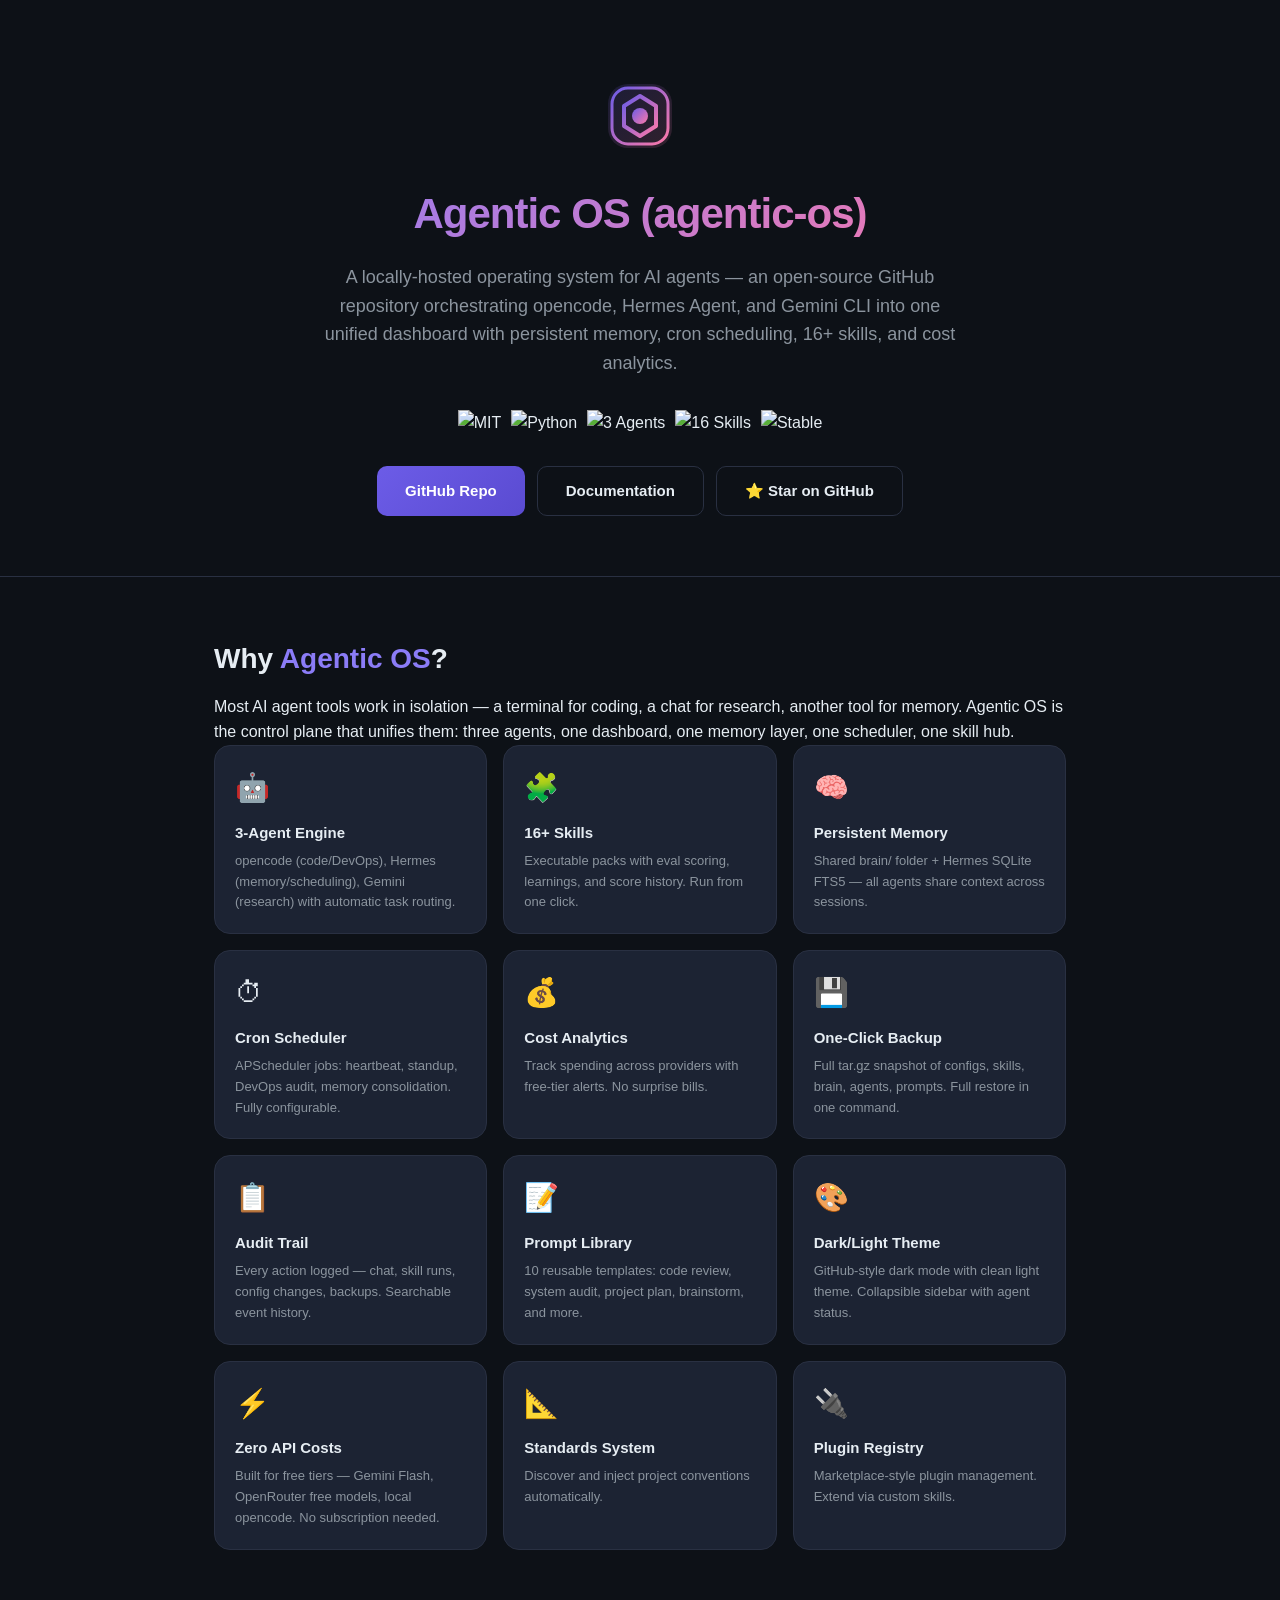
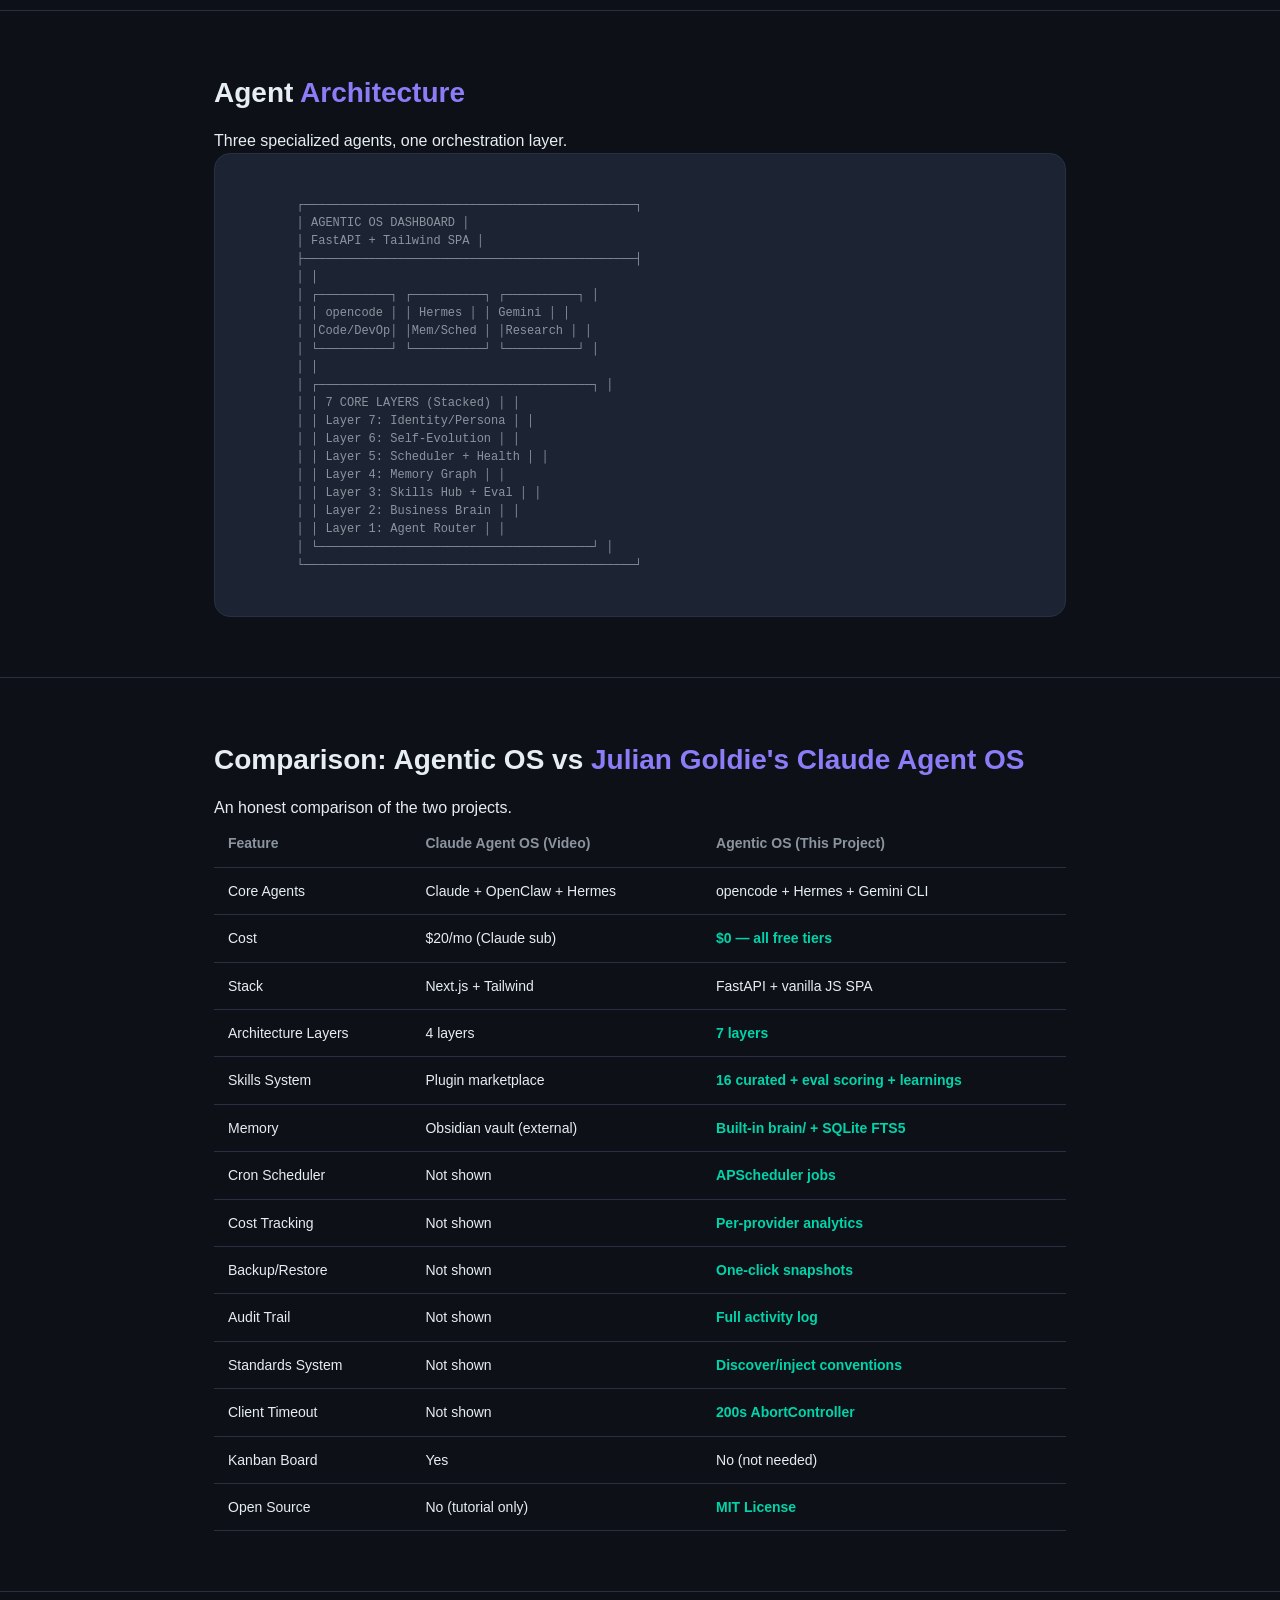
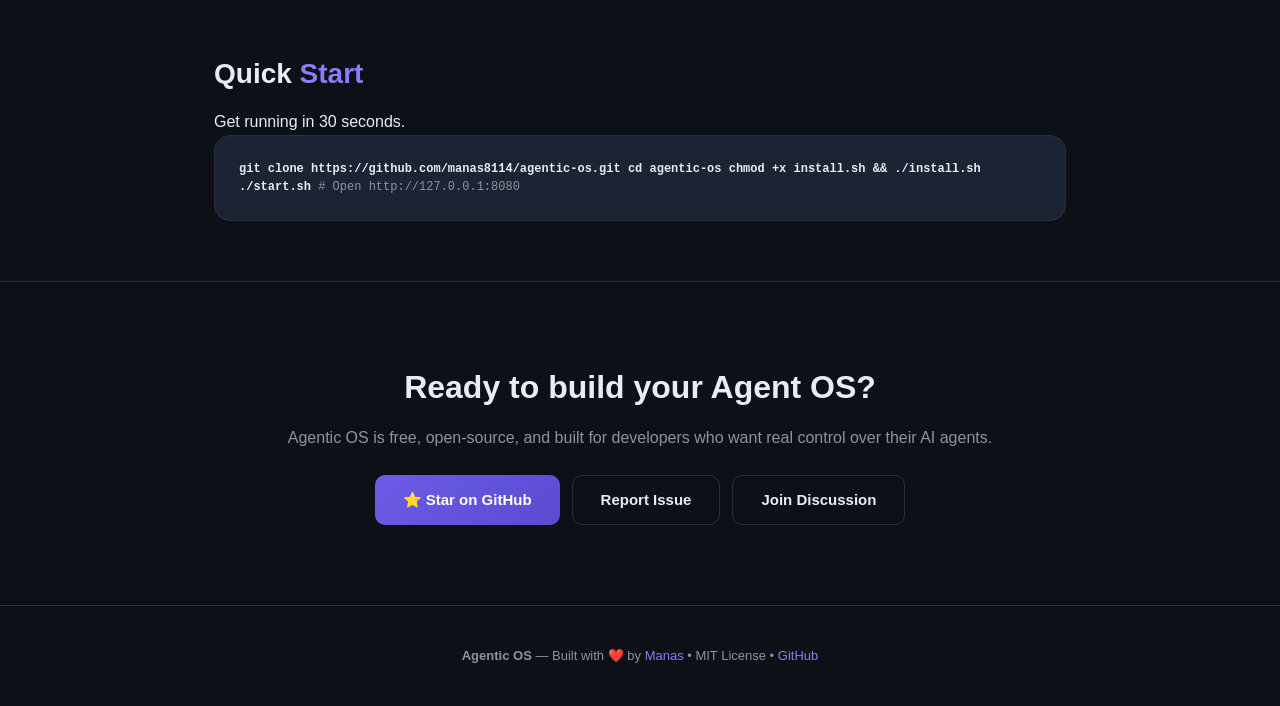
==== commit f6062511: "feat: Complete Agentic OS dashboard with all 15+ pages - Created missing dashboard assets: chart.umd" ====
--- a/docs/index.html
+++ b/docs/index.html
@@ -1,36 +1,44 @@
 <!DOCTYPE html>
 <html lang="en">
+
 <head>
-<meta charset="UTF-8">
-<meta name="viewport" content="width=device-width, initial-scale=1.0">
-
-<!-- Primary SEO -->
-<title>Agentic OS (agentic-os) — Multi-Agent Dashboard &amp; GitHub Repository | opencode + Hermes + Gemini CLI</title>
-<meta name="description" content="Agentic OS (agentic-os) is a locally-hosted multi-agent orchestration OS and GitHub repository that coordinates opencode, Hermes Agent, and Gemini CLI into one dashboard with 16+ skills, cron scheduler, cost analytics, persistent memory, and backup/restore.">
-<meta name="keywords" content="agentic-os, agentic os, agent os, multi-agent orchestration, ai agents, hermes agent, opencode, gemini cli, agent dashboard, skills hub, cost analytics, devops automation, open source">
-<meta name="robots" content="index, follow">
-<link rel="canonical" href="https://manas8114.github.io/agentic-os/">
-
-<!-- Open Graph -->
-<meta property="og:title" content="Agentic OS (agentic-os) — Multi-Agent Orchestration Dashboard &amp; GitHub Repository">
-<meta property="og:description" content="Agentic OS (agentic-os) is a locally-hosted multi-agent OS and GitHub repository — coordinates opencode, Hermes, and Gemini CLI into one dashboard with skills, scheduler, cost analytics, memory, and backup.">
-<meta property="og:url" content="https://manas8114.github.io/agentic-os/">
-<meta property="og:type" content="website">
-
-<!-- Twitter Card -->
-<meta name="twitter:card" content="summary_large_image">
-<meta name="twitter:title" content="Agentic OS (agentic-os) — Multi-Agent Orchestration Dashboard &amp; GitHub Repository">
-<meta name="twitter:description" content="Agentic OS (agentic-os) is a locally-hosted multi-agent OS and GitHub repository — coordinates opencode, Hermes, and Gemini CLI into one dashboard with skills, scheduler, cost analytics, memory, and backup.">
-
-<!-- JSON-LD Structured Data -->
-<script type="application/ld+json">
+  <meta charset="UTF-8">
+  <meta name="viewport" content="width=device-width, initial-scale=1.0">
+
+  <!-- Primary SEO -->
+  <title>Agentic OS (agentic-os) — Multi-Agent Dashboard &amp; GitHub Repository | opencode + Hermes + Gemini CLI
+  </title>
+  <meta name="description"
+    content="Agentic OS (agentic-os) is a locally-hosted multi-agent orchestration OS and GitHub repository that coordinates opencode, Hermes Agent, and Gemini CLI into one dashboard with 16+ skills, cron scheduler, cost analytics, persistent memory, and backup/restore.">
+  <meta name="keywords"
+    content="agentic-os, agentic os, agent os, multi-agent orchestration, ai agents, hermes agent, opencode, gemini cli, agent dashboard, skills hub, cost analytics, devops automation, open source">
+  <meta name="robots" content="index, follow">
+  <link rel="canonical" href="https://manas8114.github.io/agentic-os/">
+
+  <!-- Open Graph -->
+  <meta property="og:title"
+    content="Agentic OS (agentic-os) — Multi-Agent Orchestration Dashboard &amp; GitHub Repository">
+  <meta property="og:description"
+    content="Agentic OS (agentic-os) is a locally-hosted multi-agent OS and GitHub repository — coordinates opencode, Hermes, and Gemini CLI into one dashboard with skills, scheduler, cost analytics, memory, and backup.">
+  <meta property="og:url" content="https://manas8114.github.io/agentic-os/">
+  <meta property="og:type" content="website">
+
+  <!-- Twitter Card -->
+  <meta name="twitter:card" content="summary_large_image">
+  <meta name="twitter:title"
+    content="Agentic OS (agentic-os) — Multi-Agent Orchestration Dashboard &amp; GitHub Repository">
+  <meta name="twitter:description"
+    content="Agentic OS (agentic-os) is a locally-hosted multi-agent OS and GitHub repository — coordinates opencode, Hermes, and Gemini CLI into one dashboard with skills, scheduler, cost analytics, memory, and backup.">
+
+  <!-- JSON-LD Structured Data -->
+  <script type="application/ld+json">
 {
   "@context": "https://schema.org",
   "@type": "SoftwareApplication",
   "name": "Agentic OS",
   "alternateName": "agentic-os",
   "applicationCategory": "DeveloperApplication",
-  "operatingSystem": "Linux, macOS",
+  "operatingSystem": "Linux, macOS,Windows",
   "description": "A locally-hosted multi-agent orchestration platform that coordinates opencode, Hermes Agent, and Gemini CLI into a unified dashboard with 16+ skills, cron scheduling, cost analytics, persistent memory, and backup/restore.",
   "url": "https://github.com/manas8114/agentic-os",
   "author": {
@@ -46,213 +54,552 @@
 }
 </script>
 
-<!-- Favicon -->
-<link rel="icon" type="image/svg+xml" href="data:image/svg+xml,%3Csvg xmlns='http://www.w3.org/2000/svg' viewBox='0 0 36 36'%3E%3Cdefs%3E%3ClinearGradient id='g' x1='0%25' y1='0%25' x2='100%25' y2='100%25'%3E%3Cstop offset='0%25' stop-color='%236c5ce7'/%3E%3Cstop offset='100%25' stop-color='%23fd79a8'/%3E%3C/linearGradient%3E%3C/defs%3E%3Crect x='2' y='2' width='32' height='32' rx='10' fill='url(%23g)' opacity='0.15'/%3E%3Crect x='4' y='4' width='28' height='28' rx='8' fill='none' stroke='url(%23g)' stroke-width='1.5'/%3E%3Cpolygon points='18,8 26,13 26,23 18,28 10,23 10,13' fill='none' stroke='url(%23g)' stroke-width='2' stroke-linejoin='round'/%3E%3Ccircle cx='18' cy='18' r='4' fill='url(%23g)'/%3E%3C/svg%3E">
-
-<style>
-:root {
-  --bg: #0d1117; --bg2: #151b24; --card: #1c2333;
-  --border: #293042; --text: #e6edf3; --text2: #8b949e;
-  --accent: #6c5ce7; --accent-light: #8b7cf7; --pink: #fd79a8;
-  --green: #00d4aa; --radius: 10px; --radius-lg: 16px;
-  --font: 'Inter', -apple-system, sans-serif;
-  --font-mono: 'JetBrains Mono', 'SF Mono', monospace;
-}
-* { margin: 0; padding: 0; box-sizing: border-box; }
-body { font-family: var(--font); background: var(--bg); color: var(--text); line-height: 1.6; }
-.container { max-width: 900px; margin: 0 auto; padding: 0 24px; }
-
-/* Hero */
-.hero { padding: 80px 0 60px; text-align: center; }
-.hero-logo { width: 72px; height: 72px; margin-bottom: 20px; }
-.hero h1 { font-size: 42px; font-weight: 800; letter-spacing: -1px; background: linear-gradient(135deg, var(--accent-light), var(--pink)); -webkit-background-clip: text; -webkit-text-fill-color: transparent; background-clip: text; }
-.hero p { font-size: 18px; color: var(--text2); max-width: 640px; margin: 16px auto 32px; }
-.hero-badges { display: flex; gap: 10px; justify-content: center; flex-wrap: wrap; margin-bottom: 32px; }
-.hero-badges img { height: 24px; }
-.hero-buttons { display: flex; gap: 12px; justify-content: center; flex-wrap: wrap; }
-.btn { display: inline-flex; align-items: center; gap: 8px; padding: 12px 28px; border-radius: var(--radius); font-size: 15px; font-weight: 600; text-decoration: none; transition: all 0.25s; }
-.btn-primary { background: linear-gradient(135deg, var(--accent), #5a4bd1); color: white; }
-.btn-primary:hover { box-shadow: 0 4px 24px rgba(108,92,231,0.4); transform: translateY(-2px); }
-.btn-outline { border: 1px solid var(--border); color: var(--text); }
-.btn-outline:hover { border-color: var(--accent); background: var(--accent-glow, rgba(108,92,231,0.1)); }
-
-/* Sections */
-.section { padding: 60px 0; border-top: 1px solid var(--border); }
-.section h2 { font-size: 28px; font-weight: 700; margin-bottom: 12px; }
-.section h2 span { color: var(--accent-light); }
-.section > p { color: var(--text2); font-size: 15px; margin-bottom: 32px; max-width: 600px; }
-
-/* Feature Grid */
-.feature-grid { display: grid; grid-template-columns: repeat(auto-fill, minmax(250px, 1fr)); gap: 16px; }
-.feature-card { background: var(--card); border: 1px solid var(--border); border-radius: var(--radius-lg); padding: 20px; transition: all 0.25s; }
-.feature-card:hover { border-color: var(--accent); transform: translateY(-3px); box-shadow: 0 12px 40px rgba(0,0,0,0.2); }
-.feature-card .icon { font-size: 28px; margin-bottom: 10px; }
-.feature-card h3 { font-size: 15px; font-weight: 600; margin-bottom: 6px; }
-.feature-card p { font-size: 13px; color: var(--text2); }
-
-/* Architecture */
-.arch-diagram { background: var(--card); border: 1px solid var(--border); border-radius: var(--radius-lg); padding: 24px; font-family: var(--font-mono); font-size: 12px; line-height: 1.5; overflow-x: auto; white-space: pre; color: var(--text2); }
-.arch-diagram strong { color: var(--text); }
-
-/* Comparison table */
-table { width: 100%; border-collapse: collapse; font-size: 14px; }
-th, td { padding: 12px 14px; text-align: left; border-bottom: 1px solid var(--border); }
-th { color: var(--text2); font-weight: 600; }
-td { color: var(--text); }
-.win { color: var(--green); font-weight: 600; }
-
-/* CTA */
-.cta { text-align: center; padding: 80px 0; border-top: 1px solid var(--border); }
-.cta h2 { font-size: 32px; margin-bottom: 12px; }
-.cta p { color: var(--text2); margin-bottom: 24px; }
-
-/* Footer */
-.footer { text-align: center; padding: 40px 0; color: var(--text2); font-size: 13px; border-top: 1px solid var(--border); }
-.footer a { color: var(--accent-light); text-decoration: none; }
-
-@media (max-width: 600px) {
-  .hero h1 { font-size: 28px; }
-  .hero p { font-size: 15px; }
-  .feature-grid { grid-template-columns: 1fr; }
-  .section { padding: 40px 0; }
-}
-</style>
+  <!-- Favicon -->
+  <link rel="icon" type="image/svg+xml"
+    href="data:image/svg+xml,%3Csvg xmlns='http://www.w3.org/2000/svg' viewBox='0 0 36 36'%3E%3Cdefs%3E%3ClinearGradient id='g' x1='0%25' y1='0%25' x2='100%25' y2='100%25'%3E%3Cstop offset='0%25' stop-color='%236c5ce7'/%3E%3Cstop offset='100%25' stop-color='%23fd79a8'/%3E%3C/linearGradient%3E%3C/defs%3E%3Crect x='2' y='2' width='32' height='32' rx='10' fill='url(%23g)' opacity='0.15'/%3E%3Crect x='4' y='4' width='28' height='28' rx='8' fill='none' stroke='url(%23g)' stroke-width='1.5'/%3E%3Cpolygon points='18,8 26,13 26,23 18,28 10,23 10,13' fill='none' stroke='url(%23g)' stroke-width='2' stroke-linejoin='round'/%3E%3Ccircle cx='18' cy='18' r='4' fill='url(%23g)'/%3E%3C/svg%3E">
+
+  <style>
+    :root {
+      --bg: #0d1117;
+      --bg2: #151b24;
+      --card: #1c2333;
+      --border: #293042;
+      --text: #e6edf3;
+      --text2: #8b949e;
+      --accent: #6c5ce7;
+      --accent-light: #8b7cf7;
+      --pink: #fd79a8;
+      --green: #00d4aa;
+      --radius: 10px;
+      --radius-lg: 16px;
+      --font: 'Inter', -apple-system, sans-serif;
+      --font-mono: 'JetBrains Mono', 'SF Mono', monospace;
+    }
+
+    * {
+      margin: 0;
+      padding: 0;
+      box-sizing: border-box;
+    }
+
+    body {
+      font-family: var(--font);
+      background: var(--bg);
+      color: var(--text);
+      line-height: 1.6;
+    }
+
+    .container {
+      max-width: 900px;
+      margin: 0 auto;
+      padding: 0 24px;
+    }
+
+    /* Hero */
+    .hero {
+      padding: 80px 0 60px;
+      text-align: center;
+    }
+
+    .hero-logo {
+      width: 72px;
+      height: 72px;
+      margin-bottom: 20px;
+    }
+
+    .hero h1 {
+      font-size: 42px;
+      font-weight: 800;
+      letter-spacing: -1px;
+      background: linear-gradient(135deg, var(--accent-light), var(--pink));
+      -webkit-background-clip: text;
+      -webkit-text-fill-color: transparent;
+      background-clip: text;
+    }
+
+    .hero p {
+      font-size: 18px;
+      color: var(--text2);
+      max-width: 640px;
+      margin: 16px auto 32px;
+    }
+
+    .hero-badges {
+      display: flex;
+      gap: 10px;
+      justify-content: center;
+      flex-wrap: wrap;
+      margin-bottom: 32px;
+    }
+
+    .hero-badges img {
+      height: 24px;
+    }
+
+    .hero-buttons {
+      display: flex;
+      gap: 12px;
+      justify-content: center;
+      flex-wrap: wrap;
+    }
+
+    .btn {
+      display: inline-flex;
+      align-items: center;
+      gap: 8px;
+      padding: 12px 28px;
+      border-radius: var(--radius);
+      font-size: 15px;
+      font-weight: 600;
+      text-decoration: none;
+      transition: all 0.25s;
+    }
+
+    .btn-primary {
+      background: linear-gradient(135deg, var(--accent), #5a4bd1);
+      color: white;
+    }
+
+    .btn-primary:hover {
+      box-shadow: 0 4px 24px rgba(108, 92, 231, 0.4);
+      transform: translateY(-2px);
+    }
+
+    .btn-outline {
+      border: 1px solid var(--border);
+      color: var(--text);
+    }
+
+    .btn-outline:hover {
+      border-color: var(--accent);
+      background: var(--accent-glow, rgba(108, 92, 231, 0.1));
+    }
+
+    /* Sections */
+    .section {
+      padding: 60px 0;
+      border-top: 1px solid var(--border);
+    }
+
+    .section h2 {
+      font-size: 28px;
+      font-weight: 700;
+      margin-bottom: 12px;
+    }
+
+    .section h2 span {
+      color: var(--accent-light);
+    }
+
+    .section>p {
+      color: var(--text2);
+      font-size: 15px;
+      margin-bottom: 32px;
+      max-width: 600px;
+    }
+
+    /* Feature Grid */
+    .feature-grid {
+      display: grid;
+      grid-template-columns: repeat(auto-fill, minmax(250px, 1fr));
+      gap: 16px;
+    }
+
+    .feature-card {
+      background: var(--card);
+      border: 1px solid var(--border);
+      border-radius: var(--radius-lg);
+      padding: 20px;
+      transition: all 0.25s;
+    }
+
+    .feature-card:hover {
+      border-color: var(--accent);
+      transform: translateY(-3px);
+      box-shadow: 0 12px 40px rgba(0, 0, 0, 0.2);
+    }
+
+    .feature-card .icon {
+      font-size: 28px;
+      margin-bottom: 10px;
+    }
+
+    .feature-card h3 {
+      font-size: 15px;
+      font-weight: 600;
+      margin-bottom: 6px;
+    }
+
+    .feature-card p {
+      font-size: 13px;
+      color: var(--text2);
+    }
+
+    /* Architecture */
+    .arch-diagram {
+      background: var(--card);
+      border: 1px solid var(--border);
+      border-radius: var(--radius-lg);
+      padding: 24px;
+      font-family: var(--font-mono);
+      font-size: 12px;
+      line-height: 1.5;
+      overflow-x: auto;
+      white-space: pre;
+      color: var(--text2);
+    }
+
+    .arch-diagram strong {
+      color: var(--text);
+    }
+
+    /* Comparison table */
+    table {
+      width: 100%;
+      border-collapse: collapse;
+      font-size: 14px;
+    }
+
+    th,
+    td {
+      padding: 12px 14px;
+      text-align: left;
+      border-bottom: 1px solid var(--border);
+    }
+
+    th {
+      color: var(--text2);
+      font-weight: 600;
+    }
+
+    td {
+      color: var(--text);
+    }
+
+    .win {
+      color: var(--green);
+      font-weight: 600;
+    }
+
+    /* CTA */
+    .cta {
+      text-align: center;
+      padding: 80px 0;
+      border-top: 1px solid var(--border);
+    }
+
+    .cta h2 {
+      font-size: 32px;
+      margin-bottom: 12px;
+    }
+
+    .cta p {
+      color: var(--text2);
+      margin-bottom: 24px;
+    }
+
+    /* Quick Start */
+    .qs-diagram {
+      white-space: normal;
+    }
+
+    .qs-cmd {
+      color: var(--accent-light);
+    }
+
+    .qs-comment {
+      color: var(--text2);
+    }
+
+    /* Footer */
+    .footer {
+      text-align: center;
+      padding: 40px 0;
+      color: var(--text2);
+      font-size: 13px;
+      border-top: 1px solid var(--border);
+    }
+
+    .footer a {
+      color: var(--accent-light);
+      text-decoration: none;
+    }
+
+    @media (max-width: 600px) {
+      .hero h1 {
+        font-size: 28px;
+      }
+
+      .hero p {
+        font-size: 15px;
+      }
+
+      .feature-grid {
+        grid-template-columns: 1fr;
+      }
+
+      .section {
+        padding: 40px 0;
+      }
+    }
+  </style>
 </head>
+
 <body>
 
-<section class="hero">
-  <div class="container">
-    <svg class="hero-logo" viewBox="0 0 36 36" width="72" height="72">
-      <defs><linearGradient id="lg" x1="0%" y1="0%" x2="100%" y2="100%"><stop offset="0%" stop-color="#6c5ce7"/><stop offset="100%" stop-color="#fd79a8"/></linearGradient></defs>
-      <rect x="2" y="2" width="32" height="32" rx="10" fill="url(#lg)" opacity="0.15"/>
-      <rect x="4" y="4" width="28" height="28" rx="8" fill="none" stroke="url(#lg)" stroke-width="1.5"/>
-      <polygon points="18,8 26,13 26,23 18,28 10,23 10,13" fill="none" stroke="url(#lg)" stroke-width="2" stroke-linejoin="round"/>
-      <circle cx="18" cy="18" r="4" fill="url(#lg)"/>
-    </svg>
-    <h1>Agentic OS (agentic-os)</h1>
-    <p>A locally-hosted operating system for AI agents — an open-source GitHub repository orchestrating opencode, Hermes Agent, and Gemini CLI into one unified dashboard with persistent memory, cron scheduling, 16+ skills, and cost analytics.</p>
-    <div class="hero-badges">
-      <img src="https://img.shields.io/badge/license-MIT-blue.svg" alt="MIT">
-      <img src="https://img.shields.io/badge/python-3.10+-blue.svg" alt="Python">
-      <img src="https://img.shields.io/badge/agents-3-orange.svg" alt="3 Agents">
-      <img src="https://img.shields.io/badge/skills-16-purple.svg" alt="16 Skills">
-      <img src="https://img.shields.io/badge/status-stable-brightgreen.svg" alt="Stable">
-      <a href="https://dev.to/mihir_nmodi_14a06a4019e1/i-built-an-open-source-agent-os-2h30"><img src="https://img.shields.io/badge/dev.to-article-blue.svg" alt="dev.to"></a>
+  <section class="hero">
+    <div class="container">
+      <svg class="hero-logo" viewBox="0 0 36 36" width="72" height="72">
+        <defs>
+          <linearGradient id="lg" x1="0%" y1="0%" x2="100%" y2="100%">
+            <stop offset="0%" stop-color="#6c5ce7" />
+            <stop offset="100%" stop-color="#fd79a8" />
+          </linearGradient>
+        </defs>
+        <rect x="2" y="2" width="32" height="32" rx="10" fill="url(#lg)" opacity="0.15" />
+        <rect x="4" y="4" width="28" height="28" rx="8" fill="none" stroke="url(#lg)" stroke-width="1.5" />
+        <polygon points="18,8 26,13 26,23 18,28 10,23 10,13" fill="none" stroke="url(#lg)" stroke-width="2"
+          stroke-linejoin="round" />
+        <circle cx="18" cy="18" r="4" fill="url(#lg)" />
+      </svg>
+      <h1>Agentic OS (agentic-os)</h1>
+      <p>A locally-hosted operating system for AI agents — an open-source GitHub repository orchestrating opencode,
+        Hermes Agent, and Gemini CLI into one unified dashboard with persistent memory, cron scheduling, 16+ skills, and
+        cost analytics.</p>
+      <div class="hero-badges">
+        <img src="https://img.shields.io/badge/license-MIT-blue.svg" alt="MIT">
+        <img src="https://img.shields.io/badge/python-3.10+-blue.svg" alt="Python">
+        <img src="https://img.shields.io/badge/agents-3-orange.svg" alt="3 Agents">
+        <img src="https://img.shields.io/badge/skills-16-purple.svg" alt="16 Skills">
+        <img src="https://img.shields.io/badge/status-stable-brightgreen.svg" alt="Stable">
+
+      </div>
+      <div class="hero-buttons">
+        <a href="https://github.com/manas8114/agentic-os" class="btn btn-primary">GitHub Repo</a>
+        <a href="https://github.com/manas8114/agentic-os/blob/main/README.md" class="btn btn-outline">Documentation</a>
+        <a href="https://github.com/manas8114/agentic-os/stargazers" class="btn btn-outline">⭐ Star on GitHub</a>
+      </div>
     </div>
-    <div class="hero-buttons">
-      <a href="https://github.com/manas8114/agentic-os" class="btn btn-primary">GitHub Repo</a>
-      <a href="https://github.com/manas8114/agentic-os/blob/main/README.md" class="btn btn-outline">Documentation</a>
-      <a href="https://github.com/manas8114/agentic-os/stargazers" class="btn btn-outline">⭐ Star on GitHub</a>
+  </section>
+
+  <section class="section">
+    <div class="container">
+      <h2>Why <span>Agentic OS</span>?</h2>
+      <p>Most AI agent tools work in isolation — a terminal for coding, a chat for research, another tool for memory.
+        Agentic OS is the control plane that unifies them: three agents, one dashboard, one memory layer, one scheduler,
+        one skill hub.</p>
+      <div class="feature-grid">
+        <div class="feature-card">
+          <div class="icon">🤖</div>
+          <h3>3-Agent Engine</h3>
+          <p>opencode (code/DevOps), Hermes (memory/scheduling), Gemini (research) with automatic task routing.</p>
+        </div>
+        <div class="feature-card">
+          <div class="icon">🧩</div>
+          <h3>16+ Skills</h3>
+          <p>Executable packs with eval scoring, learnings, and score history. Run from one click.</p>
+        </div>
+        <div class="feature-card">
+          <div class="icon">🧠</div>
+          <h3>Persistent Memory</h3>
+          <p>Shared brain/ folder + Hermes SQLite FTS5 — all agents share context across sessions.</p>
+        </div>
+        <div class="feature-card">
+          <div class="icon">⏱</div>
+          <h3>Cron Scheduler</h3>
+          <p>APScheduler jobs: heartbeat, standup, DevOps audit, memory consolidation. Fully configurable.</p>
+        </div>
+        <div class="feature-card">
+          <div class="icon">💰</div>
+          <h3>Cost Analytics</h3>
+          <p>Track spending across providers with free-tier alerts. No surprise bills.</p>
+        </div>
+        <div class="feature-card">
+          <div class="icon">💾</div>
+          <h3>One-Click Backup</h3>
+          <p>Full tar.gz snapshot of configs, skills, brain, agents, prompts. Full restore in one command.</p>
+        </div>
+        <div class="feature-card">
+          <div class="icon">📋</div>
+          <h3>Audit Trail</h3>
+          <p>Every action logged — chat, skill runs, config changes, backups. Searchable event history.</p>
+        </div>
+        <div class="feature-card">
+          <div class="icon">📝</div>
+          <h3>Prompt Library</h3>
+          <p>10 reusable templates: code review, system audit, project plan, brainstorm, and more.</p>
+        </div>
+        <div class="feature-card">
+          <div class="icon">🎨</div>
+          <h3>Dark/Light Theme</h3>
+          <p>GitHub-style dark mode with clean light theme. Collapsible sidebar with agent status.</p>
+        </div>
+        <div class="feature-card">
+          <div class="icon">⚡</div>
+          <h3>Zero API Costs</h3>
+          <p>Built for free tiers — Gemini Flash, OpenRouter free models, local opencode. No subscription needed.</p>
+        </div>
+        <div class="feature-card">
+          <div class="icon">📐</div>
+          <h3>Standards System</h3>
+          <p>Discover and inject project conventions automatically.</p>
+        </div>
+        <div class="feature-card">
+          <div class="icon">🔌</div>
+          <h3>Plugin Registry</h3>
+          <p>Marketplace-style plugin management. Extend via custom skills.</p>
+        </div>
+      </div>
     </div>
-  </div>
-</section>
-
-<section class="section">
-  <div class="container">
-    <h2>Why <span>Agentic OS</span>?</h2>
-    <p>Most AI agent tools work in isolation — a terminal for coding, a chat for research, another tool for memory. Agentic OS is the control plane that unifies them: three agents, one dashboard, one memory layer, one scheduler, one skill hub.</p>
-    <div class="feature-grid">
-      <div class="feature-card"><div class="icon">🤖</div><h3>3-Agent Engine</h3><p>opencode (code/DevOps), Hermes (memory/scheduling), Gemini (research) with automatic task routing.</p></div>
-      <div class="feature-card"><div class="icon">🧩</div><h3>16+ Skills</h3><p>Executable packs with eval scoring, learnings, and score history. Run from one click.</p></div>
-      <div class="feature-card"><div class="icon">🧠</div><h3>Persistent Memory</h3><p>Shared brain/ folder + Hermes SQLite FTS5 — all agents share context across sessions.</p></div>
-      <div class="feature-card"><div class="icon">⏱</div><h3>Cron Scheduler</h3><p>APScheduler jobs: heartbeat, standup, DevOps audit, memory consolidation. Fully configurable.</p></div>
-      <div class="feature-card"><div class="icon">💰</div><h3>Cost Analytics</h3><p>Track spending across providers with free-tier alerts. No surprise bills.</p></div>
-      <div class="feature-card"><div class="icon">💾</div><h3>One-Click Backup</h3><p>Full tar.gz snapshot of configs, skills, brain, agents, prompts. Full restore in one command.</p></div>
-      <div class="feature-card"><div class="icon">📋</div><h3>Audit Trail</h3><p>Every action logged — chat, skill runs, config changes, backups. Searchable event history.</p></div>
-      <div class="feature-card"><div class="icon">📝</div><h3>Prompt Library</h3><p>10 reusable templates: code review, system audit, project plan, brainstorm, and more.</p></div>
-      <div class="feature-card"><div class="icon">🎨</div><h3>Dark/Light Theme</h3><p>GitHub-style dark mode with clean light theme. Collapsible sidebar with agent status.</p></div>
-      <div class="feature-card"><div class="icon">⚡</div><h3>Zero API Costs</h3><p>Built for free tiers — Gemini Flash, OpenRouter free models, local opencode. No subscription needed.</p></div>
-      <div class="feature-card"><div class="icon">📐</div><h3>Standards System</h3><p>Discover and inject project conventions automatically.</p></div>
-      <div class="feature-card"><div class="icon">🔌</div><h3>Plugin Registry</h3><p>Marketplace-style plugin management. Extend via custom skills.</p></div>
+  </section>
+
+  <section class="section">
+    <div class="container">
+      <h2>Agent <span>Architecture</span></h2>
+      <p>Three specialized agents, one orchestration layer.</p>
+      <div class="arch-diagram">
+        ┌──────────────────────────────────────────────┐
+        │ AGENTIC OS DASHBOARD │
+        │ FastAPI + Tailwind SPA │
+        ├──────────────────────────────────────────────┤
+        │ │
+        │ ┌──────────┐ ┌──────────┐ ┌──────────┐ │
+        │ │ opencode │ │ Hermes │ │ Gemini │ │
+        │ │Code/DevOp│ │Mem/Sched │ │Research │ │
+        │ └──────────┘ └──────────┘ └──────────┘ │
+        │ │
+        │ ┌──────────────────────────────────────┐ │
+        │ │ 7 CORE LAYERS (Stacked) │ │
+        │ │ Layer 7: Identity/Persona │ │
+        │ │ Layer 6: Self-Evolution │ │
+        │ │ Layer 5: Scheduler + Health │ │
+        │ │ Layer 4: Memory Graph │ │
+        │ │ Layer 3: Skills Hub + Eval │ │
+        │ │ Layer 2: Business Brain │ │
+        │ │ Layer 1: Agent Router │ │
+        │ └──────────────────────────────────────┘ │
+        └──────────────────────────────────────────────┘
+      </div>
     </div>
-  </div>
-</section>
-
-<section class="section">
-  <div class="container">
-    <h2>Agent <span>Architecture</span></h2>
-    <p>Three specialized agents, one orchestration layer.</p>
-    <div class="arch-diagram">
-                    ┌──────────────────────────────────────────────┐
-                    │            AGENTIC OS DASHBOARD                │
-                    │         FastAPI + Tailwind SPA                 │
-                    ├──────────────────────────────────────────────┤
-                    │                                              │
-                    │  ┌──────────┐  ┌──────────┐  ┌──────────┐   │
-                    │  │ opencode │  │  Hermes  │  │  Gemini  │   │
-                    │  │Code/DevOp│  │Mem/Sched │  │Research  │   │
-                    │  └──────────┘  └──────────┘  └──────────┘   │
-                    │                                              │
-                    │  ┌──────────────────────────────────────┐   │
-                    │  │        7 CORE LAYERS (Stacked)        │   │
-                    │  │  Layer 7: Identity/Persona           │   │
-                    │  │  Layer 6: Self-Evolution             │   │
-                    │  │  Layer 5: Scheduler + Health         │   │
-                    │  │  Layer 4: Memory Graph               │   │
-                    │  │  Layer 3: Skills Hub + Eval          │   │
-                    │  │  Layer 2: Business Brain             │   │
-                    │  │  Layer 1: Agent Router               │   │
-                    │  └──────────────────────────────────────┘   │
-                    └──────────────────────────────────────────────┘
+  </section>
+
+  <section class="section">
+    <div class="container">
+      <h2>Comparison: Agentic OS vs <span>Julian Goldie's Claude Agent OS</span></h2>
+      <p>An honest comparison of the two projects.</p>
+      <table>
+        <tr>
+          <th>Feature</th>
+          <th>Claude Agent OS (Video)</th>
+          <th>Agentic OS (This Project)</th>
+        </tr>
+        <tr>
+          <td>Core Agents</td>
+          <td>Claude + OpenClaw + Hermes</td>
+          <td>opencode + Hermes + Gemini CLI</td>
+        </tr>
+        <tr>
+          <td>Cost</td>
+          <td>$20/mo (Claude sub)</td>
+          <td class="win">$0 — all free tiers</td>
+        </tr>
+        <tr>
+          <td>Stack</td>
+          <td>Next.js + Tailwind</td>
+          <td>FastAPI + vanilla JS SPA</td>
+        </tr>
+        <tr>
+          <td>Architecture Layers</td>
+          <td>4 layers</td>
+          <td class="win">7 layers</td>
+        </tr>
+        <tr>
+          <td>Skills System</td>
+          <td>Plugin marketplace</td>
+          <td class="win">16 curated + eval scoring + learnings</td>
+        </tr>
+        <tr>
+          <td>Memory</td>
+          <td>Obsidian vault (external)</td>
+          <td class="win">Built-in brain/ + SQLite FTS5</td>
+        </tr>
+        <tr>
+          <td>Cron Scheduler</td>
+          <td>Not shown</td>
+          <td class="win">APScheduler jobs</td>
+        </tr>
+        <tr>
+          <td>Cost Tracking</td>
+          <td>Not shown</td>
+          <td class="win">Per-provider analytics</td>
+        </tr>
+        <tr>
+          <td>Backup/Restore</td>
+          <td>Not shown</td>
+          <td class="win">One-click snapshots</td>
+        </tr>
+        <tr>
+          <td>Audit Trail</td>
+          <td>Not shown</td>
+          <td class="win">Full activity log</td>
+        </tr>
+        <tr>
+          <td>Standards System</td>
+          <td>Not shown</td>
+          <td class="win">Discover/inject conventions</td>
+        </tr>
+        <tr>
+          <td>Client Timeout</td>
+          <td>Not shown</td>
+          <td class="win">200s AbortController</td>
+        </tr>
+        <tr>
+          <td>Kanban Board</td>
+          <td>Yes</td>
+          <td>No (not needed)</td>
+        </tr>
+        <tr>
+          <td>Open Source</td>
+          <td>No (tutorial only)</td>
+          <td class="win">MIT License</td>
+        </tr>
+      </table>
     </div>
-  </div>
-</section>
-
-<section class="section">
-  <div class="container">
-    <h2>Comparison: Agentic OS vs <span>Julian Goldie's Claude Agent OS</span></h2>
-    <p>An honest comparison of the two projects.</p>
-    <table>
-      <tr><th>Feature</th><th>Claude Agent OS (Video)</th><th>Agentic OS (This Project)</th></tr>
-      <tr><td>Core Agents</td><td>Claude + OpenClaw + Hermes</td><td>opencode + Hermes + Gemini CLI</td></tr>
-      <tr><td>Cost</td><td>$20/mo (Claude sub)</td><td class="win">$0 — all free tiers</td></tr>
-      <tr><td>Stack</td><td>Next.js + Tailwind</td><td>FastAPI + vanilla JS SPA</td></tr>
-      <tr><td>Architecture Layers</td><td>4 layers</td><td class="win">7 layers</td></tr>
-      <tr><td>Skills System</td><td>Plugin marketplace</td><td class="win">16 curated + eval scoring + learnings</td></tr>
-      <tr><td>Memory</td><td>Obsidian vault (external)</td><td class="win">Built-in brain/ + SQLite FTS5</td></tr>
-      <tr><td>Cron Scheduler</td><td>Not shown</td><td class="win">APScheduler jobs</td></tr>
-      <tr><td>Cost Tracking</td><td>Not shown</td><td class="win">Per-provider analytics</td></tr>
-      <tr><td>Backup/Restore</td><td>Not shown</td><td class="win">One-click snapshots</td></tr>
-      <tr><td>Audit Trail</td><td>Not shown</td><td class="win">Full activity log</td></tr>
-      <tr><td>Standards System</td><td>Not shown</td><td class="win">Discover/inject conventions</td></tr>
-      <tr><td>Client Timeout</td><td>Not shown</td><td class="win">200s AbortController</td></tr>
-      <tr><td>Kanban Board</td><td>Yes</td><td>No (not needed)</td></tr>
-      <tr><td>Open Source</td><td>No (tutorial only)</td><td class="win">MIT License</td></tr>
-    </table>
-  </div>
-</section>
-
-<section class="section">
-  <div class="container">
-    <h2>Quick <span>Start</span></h2>
-    <p>Get running in 30 seconds.</p>
-    <div class="arch-diagram" style="white-space:normal">
-<strong style="color:var(--accent-light)">git clone https://github.com/manas8114/agentic-os.git</strong>
-<strong style="color:var(--accent-light)">cd agentic-os</strong>
-<strong style="color:var(--accent-light)">chmod +x install.sh && ./install.sh</strong>
-<strong style="color:var(--accent-light)">./start.sh</strong>
-<span style="color:var(--text2)"># Open http://127.0.0.1:8080</span>
+  </section>
+
+  <section class="section">
+    <div class="container">
+      <h2>Quick <span>Start</span></h2>
+      <p>Get running in 30 seconds.</p>
+      <div class="arch-diagram qs-diagram">
+        <strong class="qs-cmd">git clone https://github.com/manas8114/agentic-os.git</strong>
+        <strong class="qs-cmd">cd agentic-os</strong>
+        <strong class="qs-cmd">chmod +x install.sh && ./install.sh</strong>
+        <strong class="qs-cmd">./start.sh</strong>
+        <span class="qs-comment"># Open http://127.0.0.1:8080</span>
+      </div>
     </div>
-  </div>
-</section>
-
-<section class="cta">
-  <div class="container">
-    <h2>Ready to build your <span>Agent OS</span>?</h2>
-    <p>Agentic OS is free, open-source, and built for developers who want real control over their AI agents.</p>
-    <div class="hero-buttons">
-      <a href="https://github.com/manas8114/agentic-os" class="btn btn-primary">⭐ Star on GitHub</a>
-      <a href="https://github.com/manas8114/agentic-os/issues" class="btn btn-outline">Report Issue</a>
-      <a href="https://github.com/manas8114/agentic-os/discussions" class="btn btn-outline">Join Discussion</a>
+  </section>
+
+  <section class="cta">
+    <div class="container">
+      <h2>Ready to build your <span>Agent OS</span>?</h2>
+      <p>Agentic OS is free, open-source, and built for developers who want real control over their AI agents.</p>
+      <div class="hero-buttons">
+        <a href="https://github.com/manas8114/agentic-os" class="btn btn-primary">⭐ Star on GitHub</a>
+        <a href="https://github.com/manas8114/agentic-os/issues" class="btn btn-outline">Report Issue</a>
+        <a href="https://github.com/manas8114/agentic-os/discussions" class="btn btn-outline">Join Discussion</a>
+      </div>
     </div>
-  </div>
-</section>
-
-<footer class="footer">
-  <div class="container">
-    <p><strong>Agentic OS</strong> — Built with ❤️ by <a href="https://github.com/manas8114">Manas</a> &bull; MIT License &bull; <a href="https://github.com/manas8114/agentic-os">GitHub</a></p>
-  </div>
-</footer>
+  </section>
+
+  <footer class="footer">
+    <div class="container">
+      <p><strong>Agentic OS</strong> — Built with ❤️ by <a href="https://github.com/manas8114">Manas</a> &bull; MIT
+        License &bull; <a href="https://github.com/manas8114/agentic-os">GitHub</a></p>
+    </div>
+  </footer>
 
 </body>
-</html>
+
+</html>
